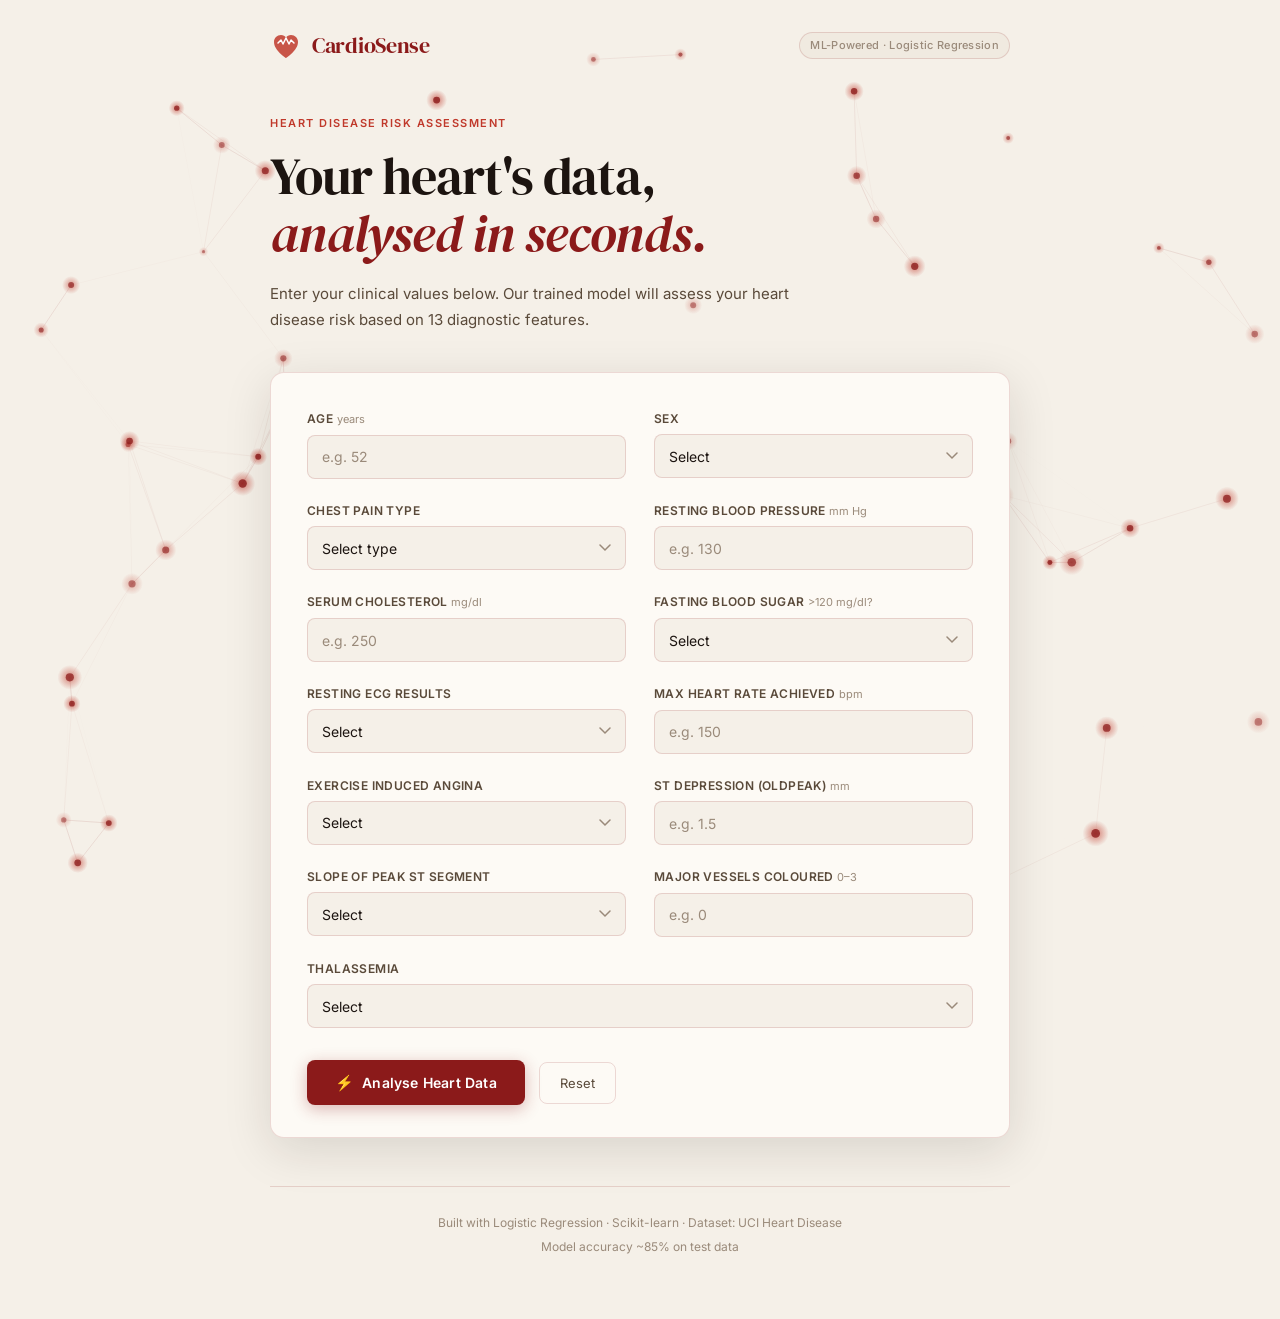
==== index.html @ 74e222ee "Add files via upload" ====
<!DOCTYPE html>
<html lang="en">
<head>
  <meta charset="UTF-8" />
  <meta name="viewport" content="width=device-width, initial-scale=1.0" />
  <title>CardioSense — Heart Disease Predictor</title>
  <link rel="stylesheet" href="style.css" />
  <link href="https://fonts.googleapis.com/css2?family=Inter:wght@300;400;500;600&family=DM+Serif+Display:ital@0;1&display=swap" rel="stylesheet" />
</head>
<body>

  <!-- Neural canvas background -->
  <canvas id="neuralCanvas"></canvas>

  <div class="page-wrapper">

    <!-- Header -->
    <header class="site-header">
      <div class="logo">
        <svg width="32" height="32" viewBox="0 0 32 32" fill="none" xmlns="http://www.w3.org/2000/svg">
          <path d="M16 28C16 28 4 20.5 4 12C4 8.13 7.13 5 11 5C13.14 5 15.04 6.03 16 7.67C16.96 6.03 18.86 5 21 5C24.87 5 28 8.13 28 12C28 20.5 16 28 16 28Z" fill="#C0392B" opacity="0.85"/>
          <path d="M8 13 L11 10 L13 14 L16 8 L19 14 L21 10 L24 13" stroke="#fff" stroke-width="1.5" stroke-linecap="round" stroke-linejoin="round" fill="none"/>
        </svg>
        CardioSense
      </div>
      <span class="header-tag">ML-Powered · Logistic Regression</span>
    </header>

    <!-- Hero -->
    <section class="hero">
      <p class="eyebrow">Heart Disease Risk Assessment</p>
      <h1 class="hero-title">Your heart's data,<br /><em>analysed in seconds.</em></h1>
      <p class="hero-sub">Enter your clinical values below. Our trained model will assess your heart disease risk based on 13 diagnostic features.</p>
    </section>

    <!-- Form Card -->
    <main class="form-card">
      <div class="form-grid">

        <div class="field-group">
          <label for="age">Age <span class="unit">years</span></label>
          <input type="number" id="age" min="1" max="120" placeholder="e.g. 52" />
        </div>

        <div class="field-group">
          <label for="sex">Sex</label>
          <select id="sex">
            <option value="" disabled selected>Select</option>
            <option value="1">Male</option>
            <option value="0">Female</option>
          </select>
        </div>

        <div class="field-group">
          <label for="cp">Chest Pain Type</label>
          <select id="cp">
            <option value="" disabled selected>Select type</option>
            <option value="0">Typical Angina (0)</option>
            <option value="1">Atypical Angina (1)</option>
            <option value="2">Non-Anginal Pain (2)</option>
            <option value="3">Asymptomatic (3)</option>
          </select>
        </div>

        <div class="field-group">
          <label for="trestbps">Resting Blood Pressure <span class="unit">mm Hg</span></label>
          <input type="number" id="trestbps" min="50" max="250" placeholder="e.g. 130" />
        </div>

        <div class="field-group">
          <label for="chol">Serum Cholesterol <span class="unit">mg/dl</span></label>
          <input type="number" id="chol" min="100" max="600" placeholder="e.g. 250" />
        </div>

        <div class="field-group">
          <label for="fbs">Fasting Blood Sugar <span class="unit">&gt;120 mg/dl?</span></label>
          <select id="fbs">
            <option value="" disabled selected>Select</option>
            <option value="1">Yes (1)</option>
            <option value="0">No (0)</option>
          </select>
        </div>

        <div class="field-group">
          <label for="restecg">Resting ECG Results</label>
          <select id="restecg">
            <option value="" disabled selected>Select</option>
            <option value="0">Normal (0)</option>
            <option value="1">ST-T Wave Abnormality (1)</option>
            <option value="2">Left Ventricular Hypertrophy (2)</option>
          </select>
        </div>

        <div class="field-group">
          <label for="thalach">Max Heart Rate Achieved <span class="unit">bpm</span></label>
          <input type="number" id="thalach" min="60" max="220" placeholder="e.g. 150" />
        </div>

        <div class="field-group">
          <label for="exang">Exercise Induced Angina</label>
          <select id="exang">
            <option value="" disabled selected>Select</option>
            <option value="1">Yes (1)</option>
            <option value="0">No (0)</option>
          </select>
        </div>

        <div class="field-group">
          <label for="oldpeak">ST Depression (Oldpeak) <span class="unit">mm</span></label>
          <input type="number" id="oldpeak" step="0.1" min="0" max="10" placeholder="e.g. 1.5" />
        </div>

        <div class="field-group">
          <label for="slope">Slope of Peak ST Segment</label>
          <select id="slope">
            <option value="" disabled selected>Select</option>
            <option value="0">Upsloping (0)</option>
            <option value="1">Flat (1)</option>
            <option value="2">Downsloping (2)</option>
          </select>
        </div>

        <div class="field-group">
          <label for="ca">Major Vessels Coloured <span class="unit">0–3</span></label>
          <input type="number" id="ca" min="0" max="3" placeholder="e.g. 0" />
        </div>

        <div class="field-group full-span">
          <label for="thal">Thalassemia</label>
          <select id="thal">
            <option value="" disabled selected>Select</option>
            <option value="0">Normal (0)</option>
            <option value="1">Fixed Defect (1)</option>
            <option value="2">Reversible Defect (2)</option>
            <option value="3">Other (3)</option>
          </select>
        </div>

      </div>

      <div class="actions">
        <button class="btn-predict" id="predictBtn" onclick="predict()">
          <span class="btn-icon">⚡</span> Analyse Heart Data
        </button>
        <button class="btn-reset" onclick="resetForm()">Reset</button>
      </div>

      <!-- Result Panel -->
      <div class="result-panel" id="resultPanel">
        <div class="result-inner" id="resultInner">
          <div class="result-icon" id="resultIcon"></div>
          <div class="result-text">
            <h2 id="resultTitle"></h2>
            <p id="resultDesc"></p>
          </div>
        </div>
        <div class="result-disclaimer">
          ⚠ This tool is for educational purposes only. Always consult a qualified physician for medical advice.
        </div>
      </div>

    </main>

    <!-- Footer -->
    <footer class="site-footer">
      <p>Built with Logistic Regression · Scikit-learn · Dataset: UCI Heart Disease</p>
      <p>Model accuracy ~85% on test data</p>
    </footer>

  </div>

  <script src="script.js"></script>
</body>
</html>
---- style.css ----
/* =============================================
   CardioSense — Heart Disease Predictor
   Palette: warm beige base, deep burgundy accent,
   slate text, soft rose for disease alert
   ============================================= */

:root {
  --bg:           #F5F0E8;
  --bg-card:      #FDFAF5;
  --bg-card-alt:  #F0EAE0;
  --accent:       #8B1A1A;
  --accent-light: #C0392B;
  --accent-glow:  rgba(139, 26, 26, 0.15);
  --node-color:   rgba(139, 26, 26, 0.35);
  --edge-color:   rgba(139, 26, 26, 0.12);
  --text-primary: #1C1410;
  --text-mid:     #5A4A3A;
  --text-light:   #9A8A7A;
  --border:       rgba(139, 26, 26, 0.15);
  --healthy:      #1A5C2A;
  --healthy-bg:   #E8F5EC;
  --risk:         #8B1A1A;
  --risk-bg:      #FBE8E8;
  --radius:       14px;
  --radius-sm:    8px;
  --shadow:       0 4px 24px rgba(28, 20, 16, 0.08);
  --shadow-lg:    0 12px 48px rgba(28, 20, 16, 0.13);
}

*, *::before, *::after { box-sizing: border-box; margin: 0; padding: 0; }

html { scroll-behavior: smooth; }

body {
  background-color: var(--bg);
  color: var(--text-primary);
  font-family: 'Inter', system-ui, sans-serif;
  font-size: 15px;
  line-height: 1.6;
  min-height: 100vh;
  overflow-x: hidden;
}

/* ── Neural Canvas ──────────────────────────── */
#neuralCanvas {
  position: fixed;
  inset: 0;
  width: 100%;
  height: 100%;
  z-index: 0;
  pointer-events: none;
}

/* ── Layout ─────────────────────────────────── */
.page-wrapper {
  position: relative;
  z-index: 1;
  max-width: 780px;
  margin: 0 auto;
  padding: 0 20px 60px;
}

/* ── Header ─────────────────────────────────── */
.site-header {
  display: flex;
  align-items: center;
  justify-content: space-between;
  padding: 28px 0 0;
}

.logo {
  display: flex;
  align-items: center;
  gap: 10px;
  font-family: 'DM Serif Display', Georgia, serif;
  font-size: 22px;
  color: var(--accent);
  letter-spacing: -0.3px;
}

.header-tag {
  font-size: 11px;
  font-weight: 500;
  color: var(--text-light);
  background: var(--bg-card-alt);
  border: 1px solid var(--border);
  padding: 4px 10px;
  border-radius: 20px;
  letter-spacing: 0.3px;
}

/* ── Hero ────────────────────────────────────── */
.hero {
  padding: 52px 0 40px;
  text-align: left;
}

.eyebrow {
  font-size: 11px;
  font-weight: 600;
  letter-spacing: 1.5px;
  text-transform: uppercase;
  color: var(--accent-light);
  margin-bottom: 14px;
}

.hero-title {
  font-family: 'DM Serif Display', Georgia, serif;
  font-size: clamp(34px, 6vw, 52px);
  font-weight: 400;
  line-height: 1.12;
  color: var(--text-primary);
  letter-spacing: -1px;
  margin-bottom: 18px;
}

.hero-title em {
  font-style: italic;
  color: var(--accent);
}

.hero-sub {
  font-size: 15px;
  color: var(--text-mid);
  max-width: 520px;
  line-height: 1.7;
}

/* ── Form Card ───────────────────────────────── */
.form-card {
  background: var(--bg-card);
  border: 1px solid var(--border);
  border-radius: var(--radius);
  padding: 36px 36px 32px;
  box-shadow: var(--shadow-lg);
  backdrop-filter: blur(4px);
}

/* ── Form Grid ───────────────────────────────── */
.form-grid {
  display: grid;
  grid-template-columns: 1fr 1fr;
  gap: 22px 28px;
  margin-bottom: 32px;
}

.full-span { grid-column: 1 / -1; }

/* ── Field Group ─────────────────────────────── */
.field-group {
  display: flex;
  flex-direction: column;
  gap: 6px;
}

.field-group label {
  font-size: 12px;
  font-weight: 600;
  color: var(--text-mid);
  letter-spacing: 0.4px;
  text-transform: uppercase;
}

.unit {
  font-weight: 400;
  color: var(--text-light);
  text-transform: none;
  letter-spacing: 0;
  font-size: 11px;
}

.field-group input,
.field-group select {
  width: 100%;
  height: 44px;
  padding: 0 14px;
  border: 1.5px solid var(--border);
  border-radius: var(--radius-sm);
  background: var(--bg);
  color: var(--text-primary);
  font-family: 'Inter', sans-serif;
  font-size: 14px;
  outline: none;
  transition: border-color 0.2s, box-shadow 0.2s, background 0.2s;
  -webkit-appearance: none;
  appearance: none;
}

.field-group select {
  background-image: url("data:image/svg+xml,%3Csvg xmlns='http://www.w3.org/2000/svg' width='12' height='8' viewBox='0 0 12 8'%3E%3Cpath d='M1 1l5 5 5-5' stroke='%239A8A7A' stroke-width='1.5' fill='none' stroke-linecap='round'/%3E%3C/svg%3E");
  background-repeat: no-repeat;
  background-position: right 14px center;
  padding-right: 36px;
}

.field-group input:focus,
.field-group select:focus {
  border-color: var(--accent-light);
  background: #fff;
  box-shadow: 0 0 0 3px var(--accent-glow);
}

.field-group input::placeholder {
  color: var(--text-light);
}

/* ── Actions ─────────────────────────────────── */
.actions {
  display: flex;
  align-items: center;
  gap: 14px;
  flex-wrap: wrap;
}

.btn-predict {
  display: flex;
  align-items: center;
  gap: 8px;
  background: var(--accent);
  color: #fff;
  border: none;
  border-radius: var(--radius-sm);
  padding: 13px 28px;
  font-family: 'Inter', sans-serif;
  font-size: 14px;
  font-weight: 600;
  letter-spacing: 0.2px;
  cursor: pointer;
  transition: background 0.2s, transform 0.15s, box-shadow 0.2s;
  box-shadow: 0 4px 16px rgba(139, 26, 26, 0.3);
}

.btn-predict:hover {
  background: var(--accent-light);
  transform: translateY(-1px);
  box-shadow: 0 6px 20px rgba(192, 57, 43, 0.38);
}

.btn-predict:active { transform: translateY(0); }

.btn-predict.loading {
  pointer-events: none;
  opacity: 0.75;
}

.btn-icon { font-size: 15px; }

.btn-reset {
  background: transparent;
  border: 1.5px solid var(--border);
  border-radius: var(--radius-sm);
  padding: 12px 20px;
  font-family: 'Inter', sans-serif;
  font-size: 13px;
  color: var(--text-mid);
  cursor: pointer;
  transition: border-color 0.2s, color 0.2s;
}

.btn-reset:hover {
  border-color: var(--accent-light);
  color: var(--accent);
}

/* ── Result Panel ────────────────────────────── */
.result-panel {
  margin-top: 32px;
  border-radius: var(--radius-sm);
  overflow: hidden;
  display: none;
  animation: slideIn 0.4s cubic-bezier(0.22, 1, 0.36, 1);
}

.result-panel.visible { display: block; }

@keyframes slideIn {
  from { opacity: 0; transform: translateY(12px); }
  to   { opacity: 1; transform: translateY(0); }
}

.result-inner {
  display: flex;
  align-items: center;
  gap: 20px;
  padding: 24px 28px;
}

.result-inner.healthy {
  background: var(--healthy-bg);
  border: 1.5px solid rgba(26, 92, 42, 0.25);
  border-radius: var(--radius-sm) var(--radius-sm) 0 0;
}

.result-inner.at-risk {
  background: var(--risk-bg);
  border: 1.5px solid rgba(139, 26, 26, 0.25);
  border-radius: var(--radius-sm) var(--radius-sm) 0 0;
}

.result-icon {
  font-size: 40px;
  flex-shrink: 0;
  line-height: 1;
}

.result-text h2 {
  font-family: 'DM Serif Display', Georgia, serif;
  font-size: 22px;
  font-weight: 400;
  margin-bottom: 4px;
}

.result-inner.healthy .result-text h2 { color: var(--healthy); }
.result-inner.at-risk  .result-text h2 { color: var(--risk); }

.result-text p {
  font-size: 13.5px;
  color: var(--text-mid);
  line-height: 1.55;
}

.result-disclaimer {
  background: var(--bg-card-alt);
  border: 1px solid var(--border);
  border-top: none;
  border-radius: 0 0 var(--radius-sm) var(--radius-sm);
  padding: 12px 28px;
  font-size: 11.5px;
  color: var(--text-light);
}

/* ── Footer ──────────────────────────────────── */
.site-footer {
  margin-top: 48px;
  padding-top: 24px;
  border-top: 1px solid var(--border);
  text-align: center;
  font-size: 12px;
  color: var(--text-light);
  line-height: 2;
}

/* ── Validation highlight ────────────────────── */
.field-group input.invalid,
.field-group select.invalid {
  border-color: #C0392B;
  background: #fff8f8;
}

/* ── Spinner ─────────────────────────────────── */
@keyframes spin {
  to { transform: rotate(360deg); }
}
.spinner {
  display: inline-block;
  width: 14px;
  height: 14px;
  border: 2px solid rgba(255,255,255,0.4);
  border-top-color: #fff;
  border-radius: 50%;
  animation: spin 0.7s linear infinite;
}

/* ── Responsive ──────────────────────────────── */
@media (max-width: 600px) {
  .form-card { padding: 24px 18px 24px; }
  .form-grid {
    grid-template-columns: 1fr;
    gap: 18px;
  }
  .full-span { grid-column: 1; }
  .hero { padding: 36px 0 28px; }
  .site-header { flex-wrap: wrap; gap: 10px; }
}

/* ── Reduced motion ──────────────────────────── */
@media (prefers-reduced-motion: reduce) {
  *, *::before, *::after { animation-duration: 0.01ms !important; transition-duration: 0.01ms !important; }
}
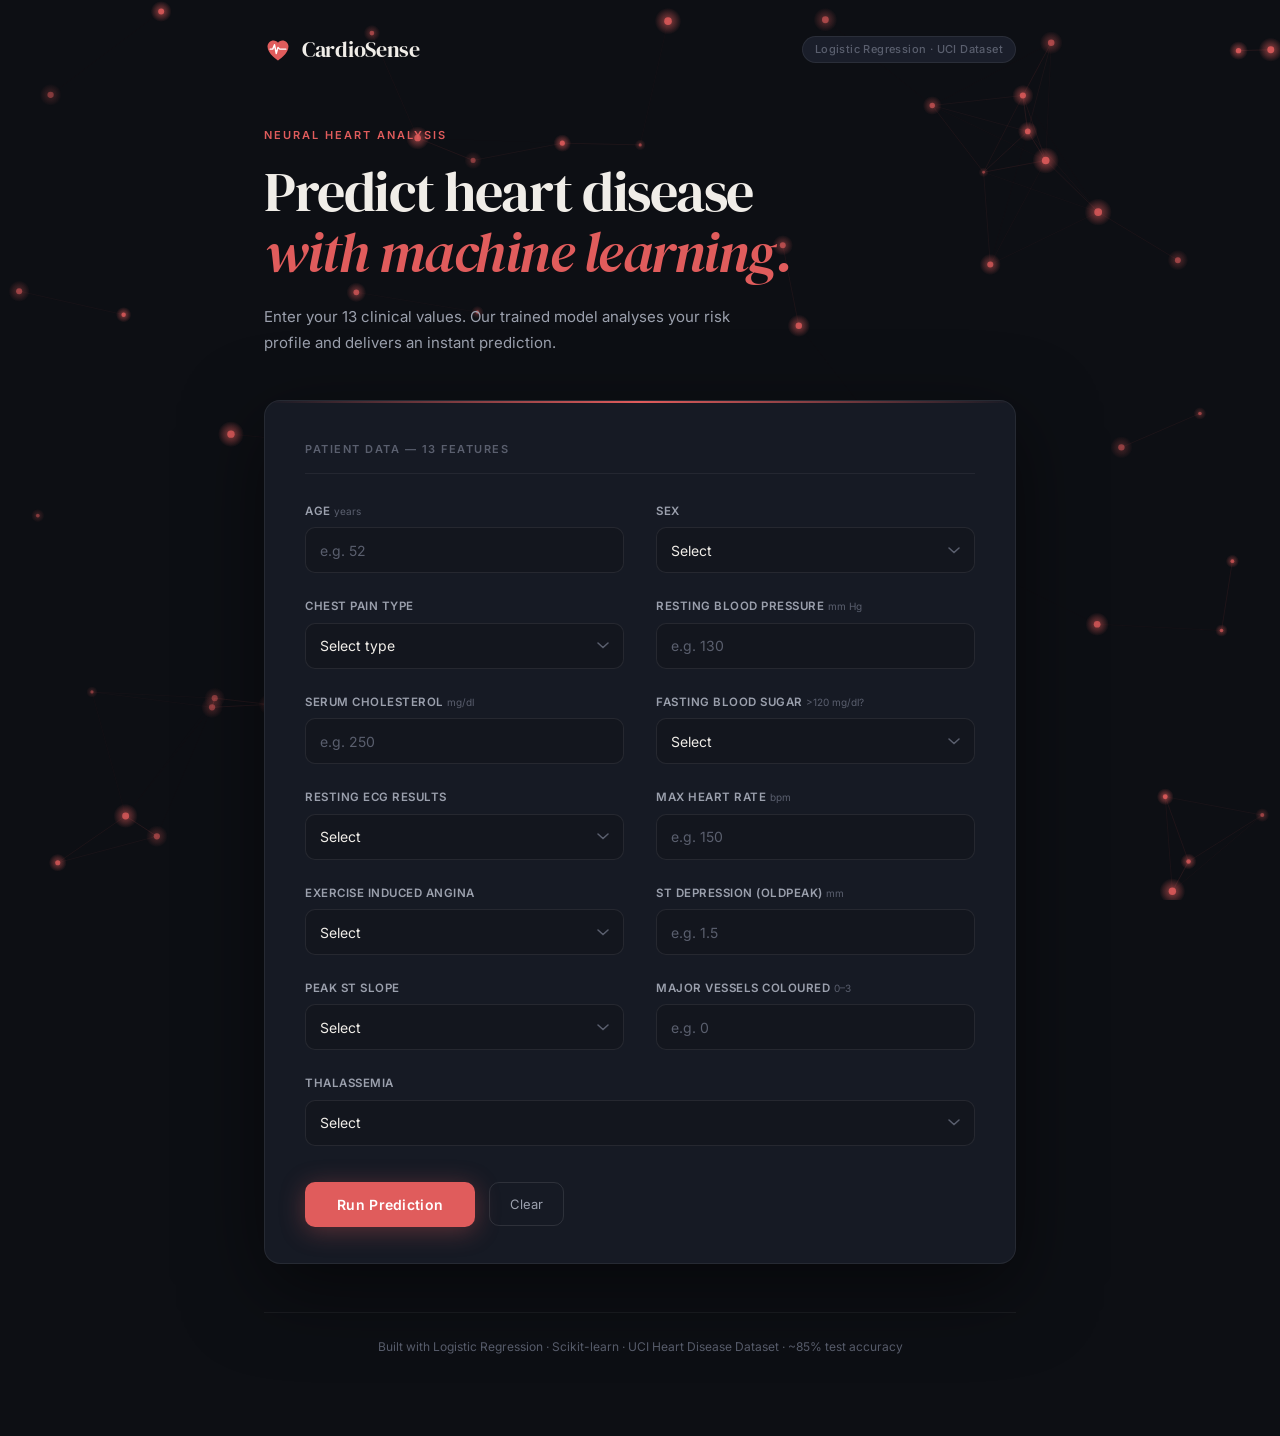
==== commit 6dc69c6a: "index.html" ====
--- a/index.html
+++ b/index.html
@@ -5,36 +5,75 @@
   <meta name="viewport" content="width=device-width, initial-scale=1.0" />
   <title>CardioSense — Heart Disease Predictor</title>
   <link rel="stylesheet" href="style.css" />
-  <link href="https://fonts.googleapis.com/css2?family=Inter:wght@300;400;500;600&family=DM+Serif+Display:ital@0;1&display=swap" rel="stylesheet" />
+  <link href="https://fonts.googleapis.com/css2?family=Inter:wght@300;400;500;600;700&family=DM+Serif+Display:ital@0;1&display=swap" rel="stylesheet" />
 </head>
 <body>
 
-  <!-- Neural canvas background -->
   <canvas id="neuralCanvas"></canvas>
 
+  <!-- Overlay result screen -->
+  <div class="result-overlay" id="resultOverlay">
+    <div class="result-modal" id="resultModal">
+      <div class="result-bg-anim" id="resultBgAnim"></div>
+      <button class="modal-close" onclick="closeResult()" aria-label="Close">✕</button>
+
+      <div class="result-content">
+        <div class="result-icon-wrap" id="resultIconWrap">
+          <div class="icon-ring ring1"></div>
+          <div class="icon-ring ring2"></div>
+          <div class="icon-ring ring3"></div>
+          <div class="heart-icon" id="heartIcon">
+            <svg viewBox="0 0 64 64" fill="none" xmlns="http://www.w3.org/2000/svg">
+              <path id="heartPath" d="M32 56S6 40 6 22C6 14 12 8 20 8C25.2 8 29.8 10.8 32 15C34.2 10.8 38.8 8 44 8C52 8 58 14 58 22C58 40 32 56 32 56Z"/>
+              <polyline id="ecgLine" points="10,32 16,32 20,20 24,44 28,28 32,32 36,32" stroke="white" stroke-width="2.5" stroke-linecap="round" stroke-linejoin="round" fill="none"/>
+            </svg>
+          </div>
+        </div>
+
+        <div class="result-label" id="resultLabel">ANALYSIS COMPLETE</div>
+        <h1 class="result-title" id="resultTitle"></h1>
+        <p class="result-desc" id="resultDesc"></p>
+
+        <div class="prob-bar-wrap">
+          <div class="prob-bar-track">
+            <div class="prob-bar-fill" id="probBarFill"></div>
+          </div>
+          <div class="prob-bar-labels">
+            <span>Healthy</span>
+            <span id="probText"></span>
+            <span>At Risk</span>
+          </div>
+        </div>
+
+        <div class="result-features" id="resultFeatures"></div>
+
+        <p class="result-disclaimer">⚠ Educational tool only — not a substitute for professional medical advice.</p>
+
+        <button class="btn-reanalyse" onclick="closeResult()">← Re-analyse</button>
+      </div>
+    </div>
+  </div>
+
   <div class="page-wrapper">
-
-    <!-- Header -->
     <header class="site-header">
       <div class="logo">
-        <svg width="32" height="32" viewBox="0 0 32 32" fill="none" xmlns="http://www.w3.org/2000/svg">
-          <path d="M16 28C16 28 4 20.5 4 12C4 8.13 7.13 5 11 5C13.14 5 15.04 6.03 16 7.67C16.96 6.03 18.86 5 21 5C24.87 5 28 8.13 28 12C28 20.5 16 28 16 28Z" fill="#C0392B" opacity="0.85"/>
-          <path d="M8 13 L11 10 L13 14 L16 8 L19 14 L21 10 L24 13" stroke="#fff" stroke-width="1.5" stroke-linecap="round" stroke-linejoin="round" fill="none"/>
+        <svg width="28" height="28" viewBox="0 0 32 32" fill="none">
+          <path d="M16 28C16 28 4 20.5 4 12C4 8.13 7.13 5 11 5C13.14 5 15.04 6.03 16 7.67C16.96 6.03 18.86 5 21 5C24.87 5 28 8.13 28 12C28 20.5 16 28 16 28Z" fill="#E05C5C"/>
+          <polyline points="7,15 10,15 12,10 14,20 16,13 18,15 25,15" stroke="white" stroke-width="1.6" stroke-linecap="round" stroke-linejoin="round" fill="none"/>
         </svg>
         CardioSense
       </div>
-      <span class="header-tag">ML-Powered · Logistic Regression</span>
+      <span class="header-tag">Logistic Regression · UCI Dataset</span>
     </header>
 
-    <!-- Hero -->
     <section class="hero">
-      <p class="eyebrow">Heart Disease Risk Assessment</p>
-      <h1 class="hero-title">Your heart's data,<br /><em>analysed in seconds.</em></h1>
-      <p class="hero-sub">Enter your clinical values below. Our trained model will assess your heart disease risk based on 13 diagnostic features.</p>
+      <p class="eyebrow">Neural Heart Analysis</p>
+      <h1 class="hero-title">Predict heart disease<br /><em>with machine learning.</em></h1>
+      <p class="hero-sub">Enter your 13 clinical values. Our trained model analyses your risk profile and delivers an instant prediction.</p>
     </section>
 
-    <!-- Form Card -->
     <main class="form-card">
+      <div class="form-section-label">Patient Data — 13 Features</div>
       <div class="form-grid">
 
         <div class="field-group">
@@ -76,8 +115,8 @@
           <label for="fbs">Fasting Blood Sugar <span class="unit">&gt;120 mg/dl?</span></label>
           <select id="fbs">
             <option value="" disabled selected>Select</option>
-            <option value="1">Yes (1)</option>
-            <option value="0">No (0)</option>
+            <option value="1">Yes</option>
+            <option value="0">No</option>
           </select>
         </div>
 
@@ -86,13 +125,13 @@
           <select id="restecg">
             <option value="" disabled selected>Select</option>
             <option value="0">Normal (0)</option>
-            <option value="1">ST-T Wave Abnormality (1)</option>
-            <option value="2">Left Ventricular Hypertrophy (2)</option>
+            <option value="1">ST-T Abnormality (1)</option>
+            <option value="2">LV Hypertrophy (2)</option>
           </select>
         </div>
 
         <div class="field-group">
-          <label for="thalach">Max Heart Rate Achieved <span class="unit">bpm</span></label>
+          <label for="thalach">Max Heart Rate <span class="unit">bpm</span></label>
           <input type="number" id="thalach" min="60" max="220" placeholder="e.g. 150" />
         </div>
 
@@ -100,8 +139,8 @@
           <label for="exang">Exercise Induced Angina</label>
           <select id="exang">
             <option value="" disabled selected>Select</option>
-            <option value="1">Yes (1)</option>
-            <option value="0">No (0)</option>
+            <option value="1">Yes</option>
+            <option value="0">No</option>
           </select>
         </div>
 
@@ -111,7 +150,7 @@
         </div>
 
         <div class="field-group">
-          <label for="slope">Slope of Peak ST Segment</label>
+          <label for="slope">Peak ST Slope</label>
           <select id="slope">
             <option value="" disabled selected>Select</option>
             <option value="0">Upsloping (0)</option>
@@ -140,33 +179,16 @@
 
       <div class="actions">
         <button class="btn-predict" id="predictBtn" onclick="predict()">
-          <span class="btn-icon">⚡</span> Analyse Heart Data
+          <span class="btn-pulse"></span>
+          <span class="btn-text">Run Prediction</span>
         </button>
-        <button class="btn-reset" onclick="resetForm()">Reset</button>
+        <button class="btn-reset" onclick="resetForm()">Clear</button>
       </div>
-
-      <!-- Result Panel -->
-      <div class="result-panel" id="resultPanel">
-        <div class="result-inner" id="resultInner">
-          <div class="result-icon" id="resultIcon"></div>
-          <div class="result-text">
-            <h2 id="resultTitle"></h2>
-            <p id="resultDesc"></p>
-          </div>
-        </div>
-        <div class="result-disclaimer">
-          ⚠ This tool is for educational purposes only. Always consult a qualified physician for medical advice.
-        </div>
-      </div>
-
     </main>
 
-    <!-- Footer -->
     <footer class="site-footer">
-      <p>Built with Logistic Regression · Scikit-learn · Dataset: UCI Heart Disease</p>
-      <p>Model accuracy ~85% on test data</p>
+      <p>Built with Logistic Regression · Scikit-learn · UCI Heart Disease Dataset · ~85% test accuracy</p>
     </footer>
-
   </div>
 
   <script src="script.js"></script>
--- a/style.css
+++ b/style.css
@@ -1,39 +1,28 @@
-/* =============================================
-   CardioSense — Heart Disease Predictor
-   Palette: warm beige base, deep burgundy accent,
-   slate text, soft rose for disease alert
-   ============================================= */
-
 :root {
-  --bg:           #F5F0E8;
-  --bg-card:      #FDFAF5;
-  --bg-card-alt:  #F0EAE0;
-  --accent:       #8B1A1A;
-  --accent-light: #C0392B;
-  --accent-glow:  rgba(139, 26, 26, 0.15);
-  --node-color:   rgba(139, 26, 26, 0.35);
-  --edge-color:   rgba(139, 26, 26, 0.12);
-  --text-primary: #1C1410;
-  --text-mid:     #5A4A3A;
-  --text-light:   #9A8A7A;
-  --border:       rgba(139, 26, 26, 0.15);
-  --healthy:      #1A5C2A;
-  --healthy-bg:   #E8F5EC;
-  --risk:         #8B1A1A;
-  --risk-bg:      #FBE8E8;
-  --radius:       14px;
-  --radius-sm:    8px;
-  --shadow:       0 4px 24px rgba(28, 20, 16, 0.08);
-  --shadow-lg:    0 12px 48px rgba(28, 20, 16, 0.13);
+  --bg:           #0D0F14;
+  --bg2:          #13161E;
+  --bg3:          #1A1E2A;
+  --card:         #161A24;
+  --card-border:  rgba(255,255,255,0.07);
+  --accent:       #E05C5C;
+  --accent2:      #C03838;
+  --accent-glow:  rgba(224,92,92,0.22);
+  --green:        #3DBA7E;
+  --green-glow:   rgba(61,186,126,0.22);
+  --text:         #F0EDE8;
+  --text2:        #9BA0AD;
+  --text3:        #5A5F6E;
+  --border:       rgba(255,255,255,0.06);
+  --radius:       16px;
+  --radius-sm:    10px;
 }
 
 *, *::before, *::after { box-sizing: border-box; margin: 0; padding: 0; }
-
 html { scroll-behavior: smooth; }
 
 body {
-  background-color: var(--bg);
-  color: var(--text-primary);
+  background: var(--bg);
+  color: var(--text);
   font-family: 'Inter', system-ui, sans-serif;
   font-size: 15px;
   line-height: 1.6;
@@ -41,7 +30,7 @@
   overflow-x: hidden;
 }
 
-/* ── Neural Canvas ──────────────────────────── */
+/* ── Canvas ─────────────────────────────────── */
 #neuralCanvas {
   position: fixed;
   inset: 0;
@@ -51,13 +40,13 @@
   pointer-events: none;
 }
 
-/* ── Layout ─────────────────────────────────── */
+/* ── Page ────────────────────────────────────── */
 .page-wrapper {
   position: relative;
   z-index: 1;
-  max-width: 780px;
+  max-width: 800px;
   margin: 0 auto;
-  padding: 0 20px 60px;
+  padding: 0 24px 80px;
 }
 
 /* ── Header ─────────────────────────────────── */
@@ -65,7 +54,7 @@
   display: flex;
   align-items: center;
   justify-content: space-between;
-  padding: 28px 0 0;
+  padding: 32px 0 0;
 }
 
 .logo {
@@ -74,260 +63,238 @@
   gap: 10px;
   font-family: 'DM Serif Display', Georgia, serif;
   font-size: 22px;
-  color: var(--accent);
+  color: var(--text);
   letter-spacing: -0.3px;
 }
 
 .header-tag {
   font-size: 11px;
   font-weight: 500;
-  color: var(--text-light);
-  background: var(--bg-card-alt);
-  border: 1px solid var(--border);
-  padding: 4px 10px;
+  color: var(--text3);
+  background: var(--bg3);
+  border: 1px solid var(--card-border);
+  padding: 4px 12px;
   border-radius: 20px;
-  letter-spacing: 0.3px;
+  letter-spacing: 0.4px;
 }
 
 /* ── Hero ────────────────────────────────────── */
-.hero {
-  padding: 52px 0 40px;
-  text-align: left;
-}
+.hero { padding: 60px 0 44px; }
 
 .eyebrow {
+  font-size: 11px;
+  font-weight: 600;
+  letter-spacing: 2px;
+  text-transform: uppercase;
+  color: var(--accent);
+  margin-bottom: 16px;
+}
+
+.hero-title {
+  font-family: 'DM Serif Display', Georgia, serif;
+  font-size: clamp(36px, 6vw, 56px);
+  font-weight: 400;
+  line-height: 1.1;
+  letter-spacing: -1.5px;
+  margin-bottom: 20px;
+  color: var(--text);
+}
+
+.hero-title em {
+  font-style: italic;
+  color: var(--accent);
+}
+
+.hero-sub {
+  font-size: 15px;
+  color: var(--text2);
+  max-width: 500px;
+  line-height: 1.75;
+}
+
+/* ── Form Card ───────────────────────────────── */
+.form-card {
+  background: var(--card);
+  border: 1px solid var(--card-border);
+  border-radius: var(--radius);
+  padding: 40px 40px 36px;
+  box-shadow: 0 24px 80px rgba(0,0,0,0.5);
+  position: relative;
+  overflow: hidden;
+}
+
+.form-card::before {
+  content: '';
+  position: absolute;
+  top: 0; left: 0; right: 0;
+  height: 2px;
+  background: linear-gradient(90deg, transparent, var(--accent), transparent);
+}
+
+.form-section-label {
   font-size: 11px;
   font-weight: 600;
   letter-spacing: 1.5px;
   text-transform: uppercase;
-  color: var(--accent-light);
-  margin-bottom: 14px;
-}
-
-.hero-title {
-  font-family: 'DM Serif Display', Georgia, serif;
-  font-size: clamp(34px, 6vw, 52px);
-  font-weight: 400;
-  line-height: 1.12;
-  color: var(--text-primary);
-  letter-spacing: -1px;
-  margin-bottom: 18px;
-}
-
-.hero-title em {
-  font-style: italic;
-  color: var(--accent);
-}
-
-.hero-sub {
-  font-size: 15px;
-  color: var(--text-mid);
-  max-width: 520px;
-  line-height: 1.7;
-}
-
-/* ── Form Card ───────────────────────────────── */
-.form-card {
-  background: var(--bg-card);
-  border: 1px solid var(--border);
-  border-radius: var(--radius);
-  padding: 36px 36px 32px;
-  box-shadow: var(--shadow-lg);
-  backdrop-filter: blur(4px);
+  color: var(--text3);
+  margin-bottom: 28px;
+  padding-bottom: 14px;
+  border-bottom: 1px solid var(--border);
 }
 
 /* ── Form Grid ───────────────────────────────── */
 .form-grid {
   display: grid;
   grid-template-columns: 1fr 1fr;
-  gap: 22px 28px;
-  margin-bottom: 32px;
+  gap: 24px 32px;
+  margin-bottom: 36px;
 }
 
 .full-span { grid-column: 1 / -1; }
 
-/* ── Field Group ─────────────────────────────── */
-.field-group {
-  display: flex;
-  flex-direction: column;
-  gap: 6px;
-}
+/* ── Fields ──────────────────────────────────── */
+.field-group { display: flex; flex-direction: column; gap: 7px; }
 
 .field-group label {
-  font-size: 12px;
+  font-size: 11.5px;
   font-weight: 600;
-  color: var(--text-mid);
-  letter-spacing: 0.4px;
+  color: var(--text2);
+  letter-spacing: 0.5px;
   text-transform: uppercase;
 }
 
 .unit {
   font-weight: 400;
-  color: var(--text-light);
+  color: var(--text3);
   text-transform: none;
   letter-spacing: 0;
-  font-size: 11px;
+  font-size: 10px;
 }
 
 .field-group input,
 .field-group select {
   width: 100%;
-  height: 44px;
+  height: 46px;
   padding: 0 14px;
-  border: 1.5px solid var(--border);
+  border: 1px solid rgba(255,255,255,0.08);
   border-radius: var(--radius-sm);
-  background: var(--bg);
-  color: var(--text-primary);
+  background: var(--bg2);
+  color: var(--text);
   font-family: 'Inter', sans-serif;
   font-size: 14px;
   outline: none;
-  transition: border-color 0.2s, box-shadow 0.2s, background 0.2s;
+  transition: border-color 0.2s, box-shadow 0.2s;
   -webkit-appearance: none;
   appearance: none;
 }
 
 .field-group select {
-  background-image: url("data:image/svg+xml,%3Csvg xmlns='http://www.w3.org/2000/svg' width='12' height='8' viewBox='0 0 12 8'%3E%3Cpath d='M1 1l5 5 5-5' stroke='%239A8A7A' stroke-width='1.5' fill='none' stroke-linecap='round'/%3E%3C/svg%3E");
+  background-image: url("data:image/svg+xml,%3Csvg xmlns='http://www.w3.org/2000/svg' width='12' height='7' viewBox='0 0 12 7'%3E%3Cpath d='M1 1l5 4.5L11 1' stroke='%235A5F6E' stroke-width='1.5' fill='none' stroke-linecap='round'/%3E%3C/svg%3E");
   background-repeat: no-repeat;
   background-position: right 14px center;
   padding-right: 36px;
+  cursor: pointer;
 }
 
 .field-group input:focus,
 .field-group select:focus {
-  border-color: var(--accent-light);
-  background: #fff;
+  border-color: var(--accent);
   box-shadow: 0 0 0 3px var(--accent-glow);
-}
-
-.field-group input::placeholder {
-  color: var(--text-light);
+  background: var(--bg3);
+}
+
+.field-group input::placeholder { color: var(--text3); }
+
+.field-group input.invalid,
+.field-group select.invalid {
+  border-color: var(--accent);
+  box-shadow: 0 0 0 3px var(--accent-glow);
+  animation: fieldShake 0.3s ease;
+}
+
+@keyframes fieldShake {
+  0%,100%{ transform: translateX(0); }
+  25%{ transform: translateX(-4px); }
+  75%{ transform: translateX(4px); }
 }
 
 /* ── Actions ─────────────────────────────────── */
-.actions {
+.actions { display: flex; align-items: center; gap: 14px; }
+
+.btn-predict {
+  position: relative;
   display: flex;
   align-items: center;
-  gap: 14px;
-  flex-wrap: wrap;
-}
-
-.btn-predict {
-  display: flex;
-  align-items: center;
-  gap: 8px;
+  gap: 10px;
   background: var(--accent);
   color: #fff;
   border: none;
   border-radius: var(--radius-sm);
-  padding: 13px 28px;
+  padding: 14px 32px;
   font-family: 'Inter', sans-serif;
   font-size: 14px;
   font-weight: 600;
-  letter-spacing: 0.2px;
+  letter-spacing: 0.3px;
   cursor: pointer;
+  overflow: hidden;
   transition: background 0.2s, transform 0.15s, box-shadow 0.2s;
-  box-shadow: 0 4px 16px rgba(139, 26, 26, 0.3);
+  box-shadow: 0 4px 24px rgba(224,92,92,0.35);
 }
 
 .btn-predict:hover {
-  background: var(--accent-light);
-  transform: translateY(-1px);
-  box-shadow: 0 6px 20px rgba(192, 57, 43, 0.38);
+  background: var(--accent2);
+  transform: translateY(-2px);
+  box-shadow: 0 8px 32px rgba(224,92,92,0.45);
 }
 
 .btn-predict:active { transform: translateY(0); }
 
-.btn-predict.loading {
+.btn-pulse {
+  position: absolute;
+  inset: 0;
+  background: rgba(255,255,255,0.12);
+  transform: scaleX(0);
+  transform-origin: left;
+  border-radius: inherit;
+  transition: transform 0.6s ease;
   pointer-events: none;
-  opacity: 0.75;
-}
-
-.btn-icon { font-size: 15px; }
+}
+
+.btn-predict.loading .btn-pulse {
+  transform: scaleX(1);
+  background: rgba(255,255,255,0.08);
+}
+
+.btn-predict.loading { pointer-events: none; }
 
 .btn-reset {
   background: transparent;
-  border: 1.5px solid var(--border);
+  border: 1px solid rgba(255,255,255,0.1);
   border-radius: var(--radius-sm);
-  padding: 12px 20px;
+  padding: 13px 20px;
   font-family: 'Inter', sans-serif;
   font-size: 13px;
-  color: var(--text-mid);
+  color: var(--text2);
   cursor: pointer;
   transition: border-color 0.2s, color 0.2s;
 }
 
 .btn-reset:hover {
-  border-color: var(--accent-light);
-  color: var(--accent);
-}
-
-/* ── Result Panel ────────────────────────────── */
-.result-panel {
-  margin-top: 32px;
-  border-radius: var(--radius-sm);
-  overflow: hidden;
-  display: none;
-  animation: slideIn 0.4s cubic-bezier(0.22, 1, 0.36, 1);
-}
-
-.result-panel.visible { display: block; }
-
-@keyframes slideIn {
-  from { opacity: 0; transform: translateY(12px); }
-  to   { opacity: 1; transform: translateY(0); }
-}
-
-.result-inner {
-  display: flex;
-  align-items: center;
-  gap: 20px;
-  padding: 24px 28px;
-}
-
-.result-inner.healthy {
-  background: var(--healthy-bg);
-  border: 1.5px solid rgba(26, 92, 42, 0.25);
-  border-radius: var(--radius-sm) var(--radius-sm) 0 0;
-}
-
-.result-inner.at-risk {
-  background: var(--risk-bg);
-  border: 1.5px solid rgba(139, 26, 26, 0.25);
-  border-radius: var(--radius-sm) var(--radius-sm) 0 0;
-}
-
-.result-icon {
-  font-size: 40px;
+  border-color: rgba(255,255,255,0.2);
+  color: var(--text);
+}
+
+/* ── Spinner ─────────────────────────────────── */
+.spinner {
+  display: inline-block;
+  width: 14px; height: 14px;
+  border: 2px solid rgba(255,255,255,0.3);
+  border-top-color: #fff;
+  border-radius: 50%;
+  animation: spin 0.7s linear infinite;
   flex-shrink: 0;
-  line-height: 1;
-}
-
-.result-text h2 {
-  font-family: 'DM Serif Display', Georgia, serif;
-  font-size: 22px;
-  font-weight: 400;
-  margin-bottom: 4px;
-}
-
-.result-inner.healthy .result-text h2 { color: var(--healthy); }
-.result-inner.at-risk  .result-text h2 { color: var(--risk); }
-
-.result-text p {
-  font-size: 13.5px;
-  color: var(--text-mid);
-  line-height: 1.55;
-}
-
-.result-disclaimer {
-  background: var(--bg-card-alt);
-  border: 1px solid var(--border);
-  border-top: none;
-  border-radius: 0 0 var(--radius-sm) var(--radius-sm);
-  padding: 12px 28px;
-  font-size: 11.5px;
-  color: var(--text-light);
-}
+}
+@keyframes spin { to { transform: rotate(360deg); } }
 
 /* ── Footer ──────────────────────────────────── */
 .site-footer {
@@ -336,44 +303,288 @@
   border-top: 1px solid var(--border);
   text-align: center;
   font-size: 12px;
-  color: var(--text-light);
-  line-height: 2;
-}
-
-/* ── Validation highlight ────────────────────── */
-.field-group input.invalid,
-.field-group select.invalid {
-  border-color: #C0392B;
-  background: #fff8f8;
-}
-
-/* ── Spinner ─────────────────────────────────── */
-@keyframes spin {
-  to { transform: rotate(360deg); }
-}
-.spinner {
-  display: inline-block;
-  width: 14px;
-  height: 14px;
-  border: 2px solid rgba(255,255,255,0.4);
-  border-top-color: #fff;
+  color: var(--text3);
+}
+
+/* ════════════════════════════════════════════
+   RESULT OVERLAY
+════════════════════════════════════════════ */
+.result-overlay {
+  position: fixed;
+  inset: 0;
+  z-index: 1000;
+  display: flex;
+  align-items: center;
+  justify-content: center;
+  padding: 20px;
+  background: rgba(0,0,0,0);
+  backdrop-filter: blur(0px);
+  pointer-events: none;
+  transition: background 0.4s ease, backdrop-filter 0.4s ease;
+}
+
+.result-overlay.open {
+  background: rgba(0,0,0,0.75);
+  backdrop-filter: blur(12px);
+  pointer-events: all;
+}
+
+.result-modal {
+  position: relative;
+  width: 100%;
+  max-width: 600px;
+  background: var(--card);
+  border-radius: 24px;
+  border: 1px solid var(--card-border);
+  overflow: hidden;
+  padding: 52px 48px 44px;
+  text-align: center;
+  transform: scale(0.88) translateY(20px);
+  opacity: 0;
+  transition: transform 0.45s cubic-bezier(0.22, 1, 0.36, 1),
+              opacity 0.4s ease;
+  box-shadow: 0 40px 120px rgba(0,0,0,0.7);
+}
+
+.result-overlay.open .result-modal {
+  transform: scale(1) translateY(0);
+  opacity: 1;
+}
+
+/* Background radial glow inside modal */
+.result-bg-anim {
+  position: absolute;
+  inset: 0;
+  opacity: 0;
+  border-radius: 24px;
+  transition: opacity 0.6s ease 0.2s;
+  pointer-events: none;
+}
+
+.result-bg-anim.risk {
+  background: radial-gradient(ellipse 70% 50% at 50% 0%, rgba(224,92,92,0.18) 0%, transparent 70%);
+  opacity: 1;
+}
+
+.result-bg-anim.healthy {
+  background: radial-gradient(ellipse 70% 50% at 50% 0%, rgba(61,186,126,0.18) 0%, transparent 70%);
+  opacity: 1;
+}
+
+/* ── Close button ────────────────────────────── */
+.modal-close {
+  position: absolute;
+  top: 18px; right: 20px;
+  background: rgba(255,255,255,0.07);
+  border: none;
   border-radius: 50%;
-  animation: spin 0.7s linear infinite;
-}
+  width: 34px; height: 34px;
+  color: var(--text2);
+  font-size: 14px;
+  cursor: pointer;
+  transition: background 0.2s, color 0.2s;
+  display: flex; align-items: center; justify-content: center;
+}
+.modal-close:hover { background: rgba(255,255,255,0.13); color: var(--text); }
+
+/* ── Heart icon ──────────────────────────────── */
+.result-icon-wrap {
+  position: relative;
+  width: 110px; height: 110px;
+  margin: 0 auto 28px;
+  display: flex; align-items: center; justify-content: center;
+}
+
+.icon-ring {
+  position: absolute;
+  border-radius: 50%;
+  border: 1.5px solid;
+  animation: ringPulse 2s ease-out infinite;
+}
+
+.ring1 { width: 110px; height: 110px; animation-delay: 0s; }
+.ring2 { width: 90px;  height: 90px;  animation-delay: 0.25s; }
+.ring3 { width: 70px;  height: 70px;  animation-delay: 0.5s; }
+
+@keyframes ringPulse {
+  0%   { opacity: 0.7; transform: scale(1); }
+  100% { opacity: 0;   transform: scale(1.35); }
+}
+
+.icon-ring.risk  { border-color: var(--accent); }
+.icon-ring.healthy { border-color: var(--green); }
+
+.heart-icon {
+  width: 56px; height: 56px;
+  position: relative; z-index: 1;
+  animation: heartBeat 1.6s ease-in-out infinite;
+}
+
+@keyframes heartBeat {
+  0%,100%{ transform: scale(1); }
+  14%    { transform: scale(1.18); }
+  28%    { transform: scale(1); }
+  42%    { transform: scale(1.12); }
+  56%    { transform: scale(1); }
+}
+
+#heartPath.risk    { fill: var(--accent); }
+#heartPath.healthy { fill: var(--green); }
+
+/* ── ECG line draw animation ─────────────────── */
+#ecgLine {
+  stroke-dasharray: 120;
+  stroke-dashoffset: 120;
+  transition: stroke-dashoffset 1.2s ease 0.5s;
+}
+
+.result-overlay.open #ecgLine { stroke-dashoffset: 0; }
+
+/* ── Result text ─────────────────────────────── */
+.result-label {
+  font-size: 10px;
+  font-weight: 700;
+  letter-spacing: 3px;
+  text-transform: uppercase;
+  color: var(--text3);
+  margin-bottom: 10px;
+  opacity: 0;
+  transform: translateY(8px);
+  transition: opacity 0.4s ease 0.3s, transform 0.4s ease 0.3s;
+}
+
+.result-title {
+  font-family: 'DM Serif Display', Georgia, serif;
+  font-size: clamp(26px, 5vw, 38px);
+  font-weight: 400;
+  line-height: 1.15;
+  margin-bottom: 14px;
+  opacity: 0;
+  transform: translateY(10px);
+  transition: opacity 0.4s ease 0.4s, transform 0.4s ease 0.4s;
+}
+
+.result-title.risk    { color: var(--accent); }
+.result-title.healthy { color: var(--green); }
+
+.result-desc {
+  font-size: 14.5px;
+  color: var(--text2);
+  line-height: 1.7;
+  max-width: 430px;
+  margin: 0 auto 28px;
+  opacity: 0;
+  transform: translateY(10px);
+  transition: opacity 0.4s ease 0.5s, transform 0.4s ease 0.5s;
+}
+
+.result-overlay.open .result-label,
+.result-overlay.open .result-title,
+.result-overlay.open .result-desc { opacity: 1; transform: translateY(0); }
+
+/* ── Probability bar ─────────────────────────── */
+.prob-bar-wrap {
+  margin: 0 auto 28px;
+  max-width: 400px;
+  opacity: 0;
+  transition: opacity 0.4s ease 0.6s;
+}
+
+.result-overlay.open .prob-bar-wrap { opacity: 1; }
+
+.prob-bar-track {
+  height: 8px;
+  background: rgba(255,255,255,0.07);
+  border-radius: 8px;
+  overflow: hidden;
+  margin-bottom: 8px;
+}
+
+.prob-bar-fill {
+  height: 100%;
+  border-radius: 8px;
+  width: 0%;
+  transition: width 1s cubic-bezier(0.22, 1, 0.36, 1) 0.7s;
+}
+
+.prob-bar-fill.risk    { background: linear-gradient(90deg, #c03838, #e05c5c); }
+.prob-bar-fill.healthy { background: linear-gradient(90deg, #25a066, #3dba7e); }
+
+.prob-bar-labels {
+  display: flex;
+  justify-content: space-between;
+  font-size: 11px;
+  color: var(--text3);
+}
+
+#probText { color: var(--text2); font-weight: 600; }
+
+/* ── Key features ────────────────────────────── */
+.result-features {
+  display: grid;
+  grid-template-columns: repeat(3, 1fr);
+  gap: 10px;
+  margin-bottom: 28px;
+  opacity: 0;
+  transition: opacity 0.4s ease 0.75s;
+}
+
+.result-overlay.open .result-features { opacity: 1; }
+
+.feat-chip {
+  background: var(--bg3);
+  border: 1px solid var(--border);
+  border-radius: 10px;
+  padding: 10px 12px;
+  text-align: left;
+}
+
+.feat-chip .feat-name {
+  font-size: 10px;
+  color: var(--text3);
+  text-transform: uppercase;
+  letter-spacing: 0.5px;
+  margin-bottom: 3px;
+}
+
+.feat-chip .feat-val {
+  font-size: 14px;
+  font-weight: 600;
+  color: var(--text);
+}
+
+/* ── Disclaimer & re-analyse ─────────────────── */
+.result-disclaimer {
+  font-size: 11.5px;
+  color: var(--text3);
+  margin-bottom: 22px;
+  line-height: 1.5;
+}
+
+.btn-reanalyse {
+  background: transparent;
+  border: 1px solid rgba(255,255,255,0.12);
+  border-radius: var(--radius-sm);
+  padding: 11px 24px;
+  color: var(--text2);
+  font-family: 'Inter', sans-serif;
+  font-size: 13px;
+  cursor: pointer;
+  transition: border-color 0.2s, color 0.2s;
+}
+
+.btn-reanalyse:hover { border-color: rgba(255,255,255,0.25); color: var(--text); }
 
 /* ── Responsive ──────────────────────────────── */
 @media (max-width: 600px) {
-  .form-card { padding: 24px 18px 24px; }
-  .form-grid {
-    grid-template-columns: 1fr;
-    gap: 18px;
-  }
+  .form-card { padding: 28px 20px 24px; }
+  .form-grid { grid-template-columns: 1fr; gap: 18px; }
   .full-span { grid-column: 1; }
-  .hero { padding: 36px 0 28px; }
-  .site-header { flex-wrap: wrap; gap: 10px; }
-}
-
-/* ── Reduced motion ──────────────────────────── */
+  .hero { padding: 40px 0 30px; }
+  .result-modal { padding: 40px 24px 32px; }
+  .result-features { grid-template-columns: 1fr 1fr; }
+}
+
 @media (prefers-reduced-motion: reduce) {
-  *, *::before, *::after { animation-duration: 0.01ms !important; transition-duration: 0.01ms !important; }
-}
+  *, *::before, *::after { animation: none !important; transition-duration: 0.01ms !important; }
+}
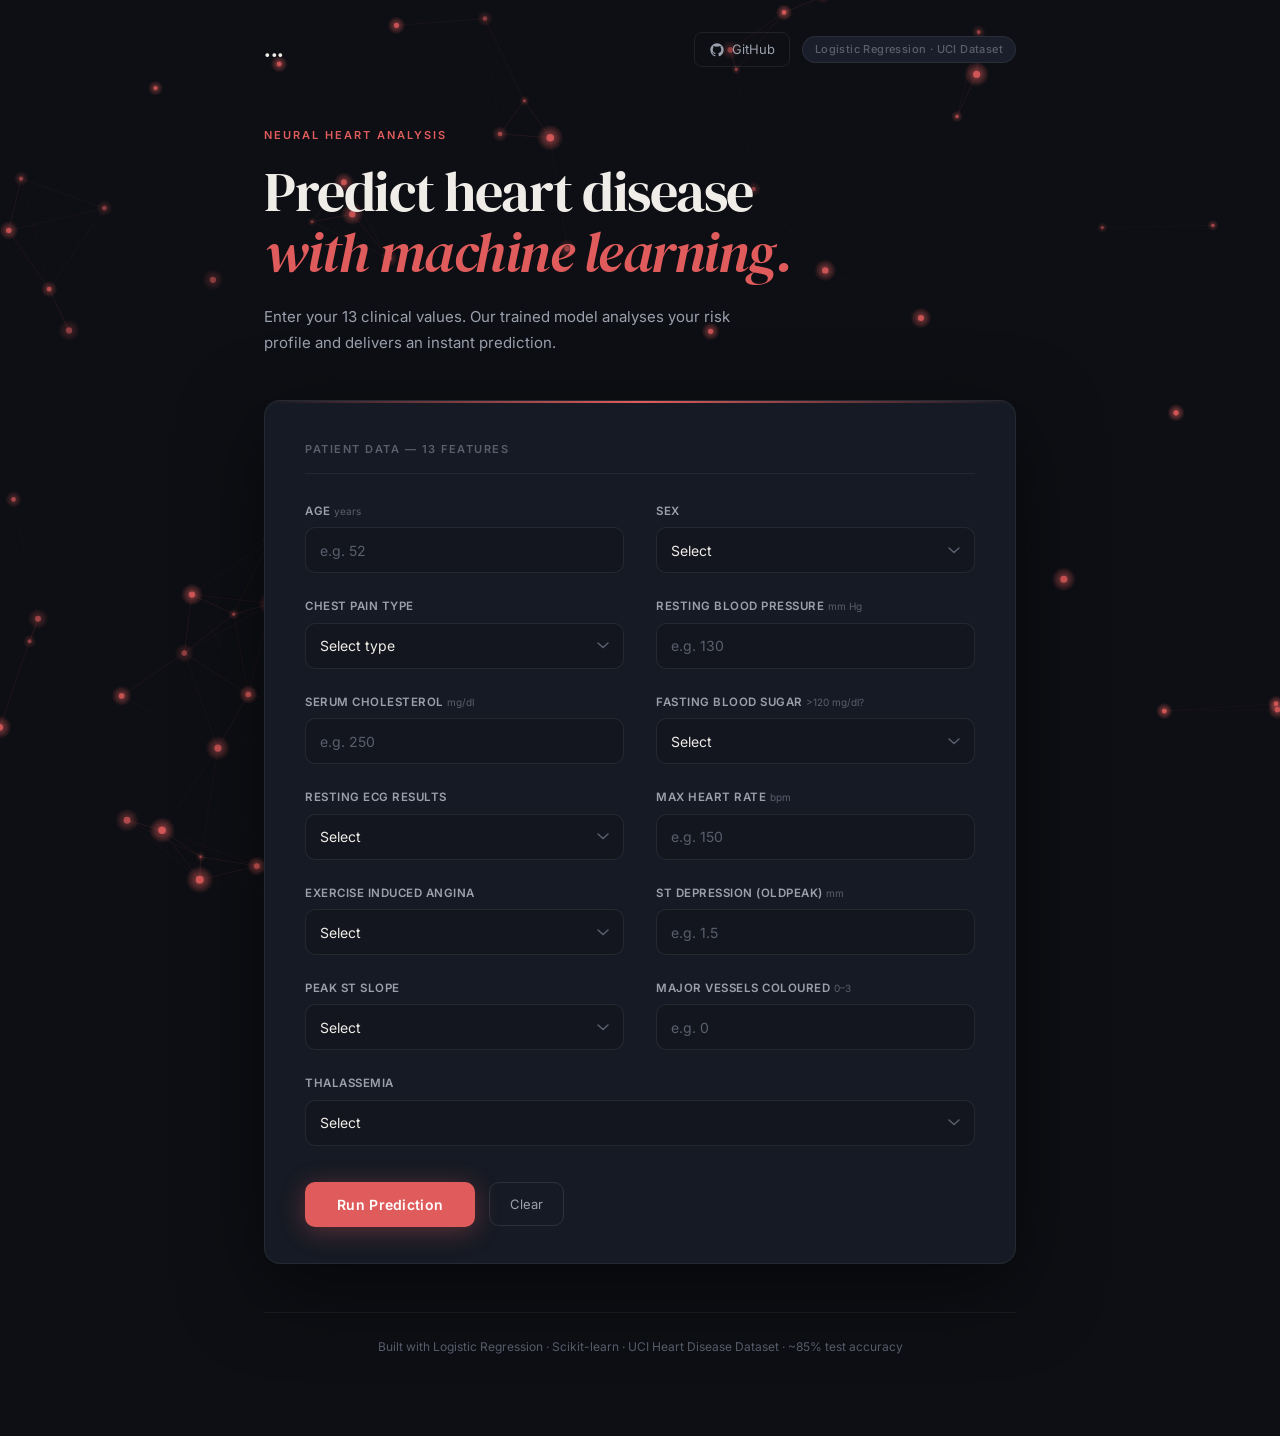
==== commit 852c5b5b: "index.html" ====
--- a/index.html
+++ b/index.html
@@ -55,16 +55,18 @@
   </div>
 
   <div class="page-wrapper">
-    <header class="site-header">
-      <div class="logo">
-        <svg width="28" height="28" viewBox="0 0 32 32" fill="none">
-          <path d="M16 28C16 28 4 20.5 4 12C4 8.13 7.13 5 11 5C13.14 5 15.04 6.03 16 7.67C16.96 6.03 18.86 5 21 5C24.87 5 28 8.13 28 12C28 20.5 16 28 16 28Z" fill="#E05C5C"/>
-          <polyline points="7,15 10,15 12,10 14,20 16,13 18,15 25,15" stroke="white" stroke-width="1.6" stroke-linecap="round" stroke-linejoin="round" fill="none"/>
-        </svg>
-        CardioSense
-      </div>
-      <span class="header-tag">Logistic Regression · UCI Dataset</span>
-    </header>
+   <header class="site-header">
+  <div class="logo">
+    ...
+  </div>
+  <div style="display:flex; align-items:center; gap:12px;">
+    <a href="https://theterminatorrr.github.io/Heart-Disease-Detection-/" target="_blank" style="display:flex; align-items:center; gap:7px; color:#9BA0AD; font-size:13px; text-decoration:none; border:1px solid rgba(255,255,255,0.08); border-radius:8px; padding:6px 14px; transition:color 0.2s, border-color 0.2s;" onmouseover="this.style.color='#F0EDE8'; this.style.borderColor='rgba(255,255,255,0.2)'" onmouseout="this.style.color='#9BA0AD'; this.style.borderColor='rgba(255,255,255,0.08)'">
+      <svg width="16" height="16" viewBox="0 0 24 24" fill="currentColor"><path d="M12 2C6.477 2 2 6.477 2 12c0 4.418 2.865 8.166 6.839 9.489.5.092.682-.217.682-.482 0-.237-.009-.868-.013-1.703-2.782.604-3.369-1.34-3.369-1.34-.454-1.156-1.11-1.463-1.11-1.463-.908-.62.069-.608.069-.608 1.003.07 1.531 1.03 1.531 1.03.892 1.529 2.341 1.087 2.91.832.092-.647.35-1.088.636-1.338-2.22-.253-4.555-1.11-4.555-4.943 0-1.091.39-1.984 1.029-2.683-.103-.253-.446-1.27.098-2.647 0 0 .84-.269 2.75 1.025A9.578 9.578 0 0112 6.836c.85.004 1.705.115 2.504.337 1.909-1.294 2.747-1.025 2.747-1.025.546 1.377.203 2.394.1 2.647.64.699 1.028 1.592 1.028 2.683 0 3.842-2.339 4.687-4.566 4.935.359.309.678.919.678 1.852 0 1.336-.012 2.415-.012 2.741 0 .267.18.578.688.48C19.138 20.163 22 16.418 22 12c0-5.523-4.477-10-10-10z"/></svg>
+      GitHub
+    </a>
+    <span class="header-tag">Logistic Regression · UCI Dataset</span>
+  </div>
+</header>
 
     <section class="hero">
       <p class="eyebrow">Neural Heart Analysis</p>
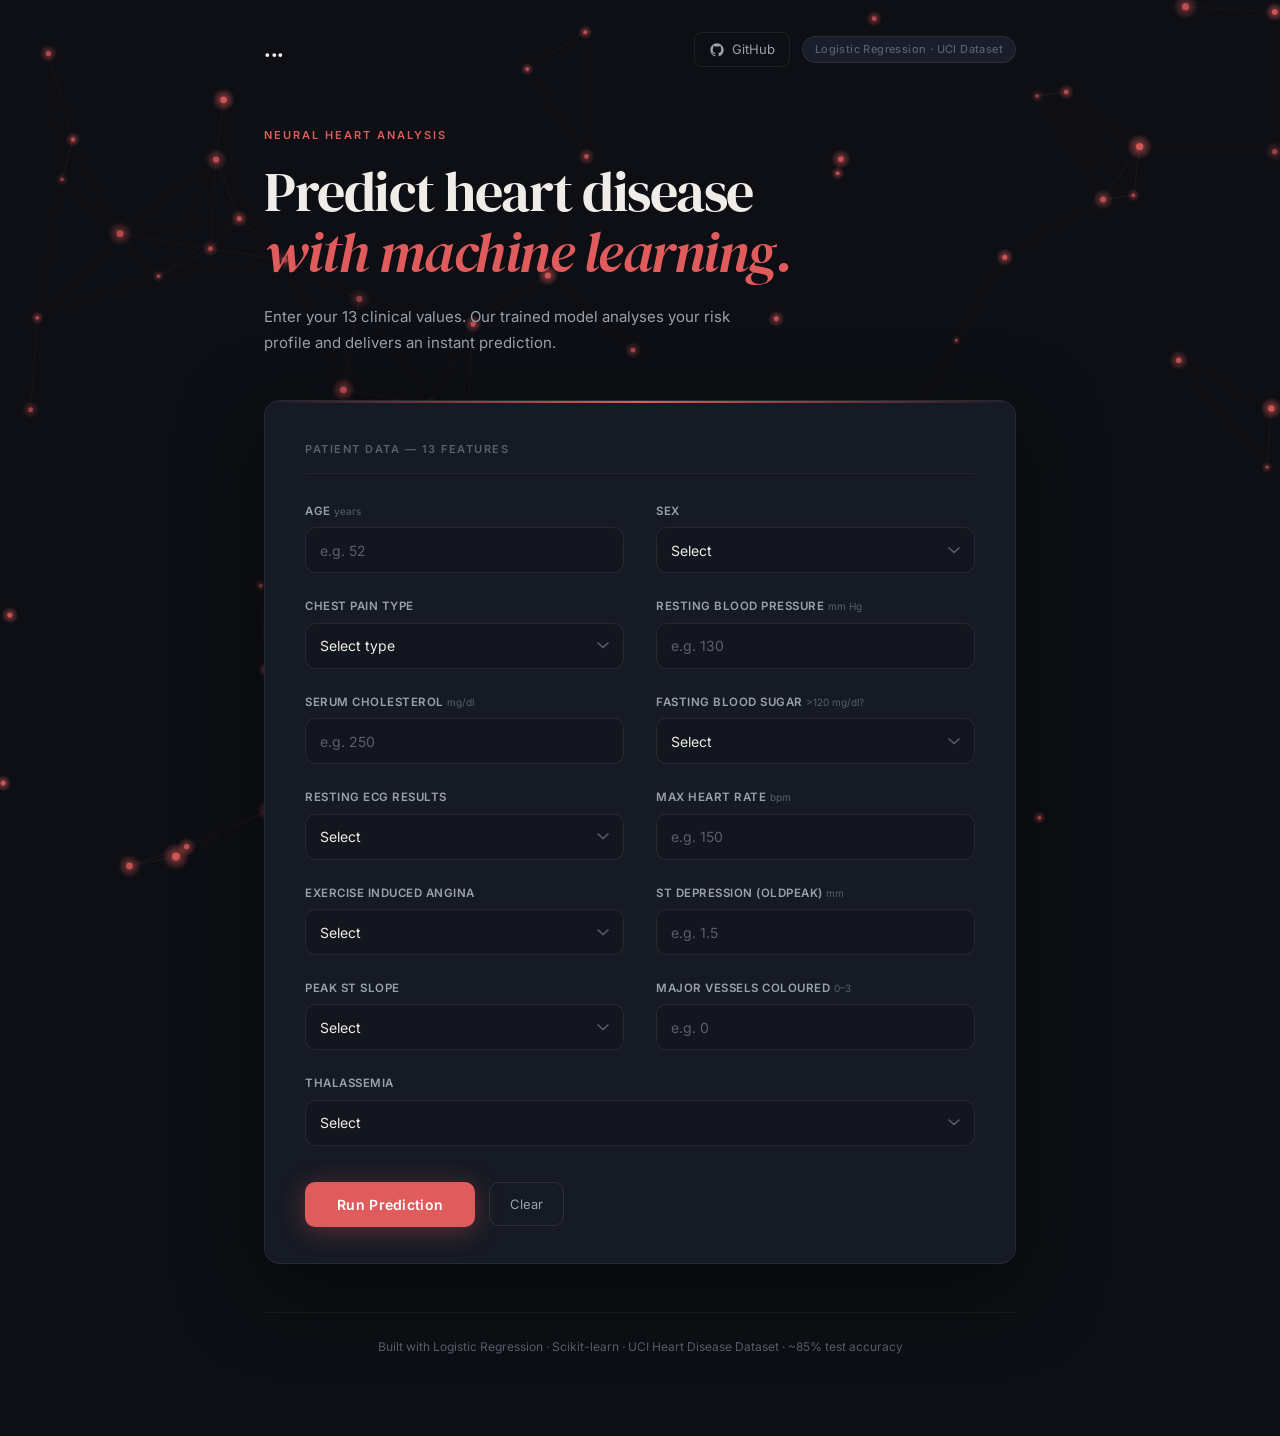
==== commit 76822d57: "index.html" ====
--- a/index.html
+++ b/index.html
@@ -60,7 +60,7 @@
     ...
   </div>
   <div style="display:flex; align-items:center; gap:12px;">
-    <a href="https://theterminatorrr.github.io/Heart-Disease-Detection-/" target="_blank" style="display:flex; align-items:center; gap:7px; color:#9BA0AD; font-size:13px; text-decoration:none; border:1px solid rgba(255,255,255,0.08); border-radius:8px; padding:6px 14px; transition:color 0.2s, border-color 0.2s;" onmouseover="this.style.color='#F0EDE8'; this.style.borderColor='rgba(255,255,255,0.2)'" onmouseout="this.style.color='#9BA0AD'; this.style.borderColor='rgba(255,255,255,0.08)'">
+    <a href="https://github.com/theTerminatorrr/Heart-Disease-Detection-" target="_blank" style="display:flex; align-items:center; gap:7px; color:#9BA0AD; font-size:13px; text-decoration:none; border:1px solid rgba(255,255,255,0.08); border-radius:8px; padding:6px 14px; transition:color 0.2s, border-color 0.2s;" onmouseover="this.style.color='#F0EDE8'; this.style.borderColor='rgba(255,255,255,0.2)'" onmouseout="this.style.color='#9BA0AD'; this.style.borderColor='rgba(255,255,255,0.08)'">
       <svg width="16" height="16" viewBox="0 0 24 24" fill="currentColor"><path d="M12 2C6.477 2 2 6.477 2 12c0 4.418 2.865 8.166 6.839 9.489.5.092.682-.217.682-.482 0-.237-.009-.868-.013-1.703-2.782.604-3.369-1.34-3.369-1.34-.454-1.156-1.11-1.463-1.11-1.463-.908-.62.069-.608.069-.608 1.003.07 1.531 1.03 1.531 1.03.892 1.529 2.341 1.087 2.91.832.092-.647.35-1.088.636-1.338-2.22-.253-4.555-1.11-4.555-4.943 0-1.091.39-1.984 1.029-2.683-.103-.253-.446-1.27.098-2.647 0 0 .84-.269 2.75 1.025A9.578 9.578 0 0112 6.836c.85.004 1.705.115 2.504.337 1.909-1.294 2.747-1.025 2.747-1.025.546 1.377.203 2.394.1 2.647.64.699 1.028 1.592 1.028 2.683 0 3.842-2.339 4.687-4.566 4.935.359.309.678.919.678 1.852 0 1.336-.012 2.415-.012 2.741 0 .267.18.578.688.48C19.138 20.163 22 16.418 22 12c0-5.523-4.477-10-10-10z"/></svg>
       GitHub
     </a>
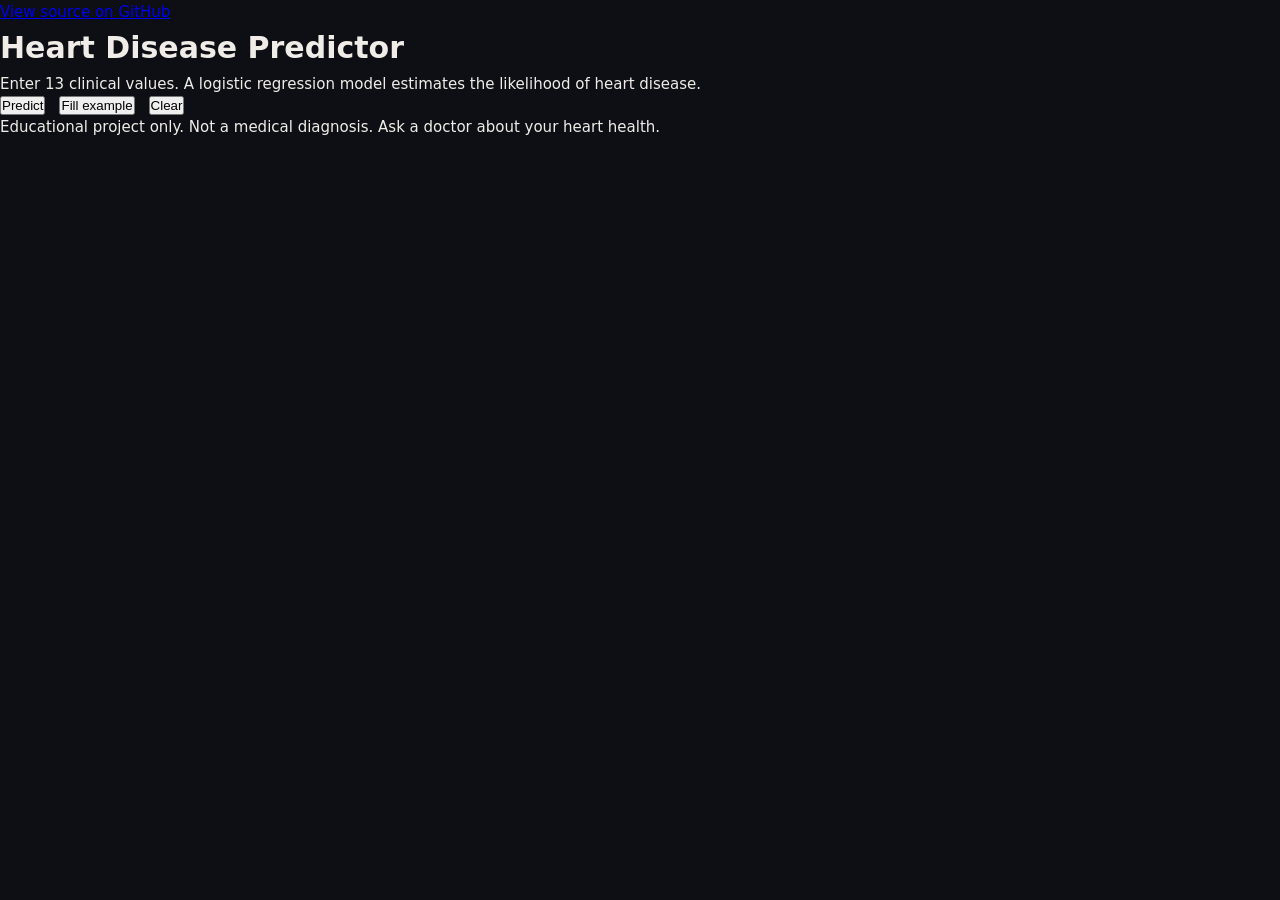
==== commit 690f2974: "edit" ====
--- a/index.html
+++ b/index.html
@@ -1,198 +1,49 @@
 <!DOCTYPE html>
 <html lang="en">
+
 <head>
-  <meta charset="UTF-8" />
-  <meta name="viewport" content="width=device-width, initial-scale=1.0" />
-  <title>CardioSense — Heart Disease Predictor</title>
-  <link rel="stylesheet" href="style.css" />
-  <link href="https://fonts.googleapis.com/css2?family=Inter:wght@300;400;500;600;700&family=DM+Serif+Display:ital@0;1&display=swap" rel="stylesheet" />
+  <meta charset="UTF-8">
+  <meta name="viewport" content="width=device-width, initial-scale=1">
+  <title>Heart Disease Predictor</title>
+  <link rel="preconnect" href="https://fonts.googleapis.com">
+  <link rel="preconnect" href="https://fonts.gstatic.com" crossorigin>
+  <link href="https://fonts.googleapis.com/css2?family=Manrope:wght@300;400;600;800&display=swap" rel="stylesheet">
+  <link rel="stylesheet" href="style.css">
 </head>
+
 <body>
 
-  <canvas id="neuralCanvas"></canvas>
+  <a class="gh" href="https://github.com/YOUR-USERNAME/YOUR-REPO" target="_blank" rel="noopener">View source on
+    GitHub</a>
 
-  <!-- Overlay result screen -->
-  <div class="result-overlay" id="resultOverlay">
-    <div class="result-modal" id="resultModal">
-      <div class="result-bg-anim" id="resultBgAnim"></div>
-      <button class="modal-close" onclick="closeResult()" aria-label="Close">✕</button>
+  <main>
+    <header>
+      <h1>Heart Disease Predictor</h1>
+      <p>Enter 13 clinical values. A logistic regression model estimates the likelihood of heart disease.</p>
+    </header>
 
-      <div class="result-content">
-        <div class="result-icon-wrap" id="resultIconWrap">
-          <div class="icon-ring ring1"></div>
-          <div class="icon-ring ring2"></div>
-          <div class="icon-ring ring3"></div>
-          <div class="heart-icon" id="heartIcon">
-            <svg viewBox="0 0 64 64" fill="none" xmlns="http://www.w3.org/2000/svg">
-              <path id="heartPath" d="M32 56S6 40 6 22C6 14 12 8 20 8C25.2 8 29.8 10.8 32 15C34.2 10.8 38.8 8 44 8C52 8 58 14 58 22C58 40 32 56 32 56Z"/>
-              <polyline id="ecgLine" points="10,32 16,32 20,20 24,44 28,28 32,32 36,32" stroke="white" stroke-width="2.5" stroke-linecap="round" stroke-linejoin="round" fill="none"/>
-            </svg>
-          </div>
-        </div>
+    <form id="form" class="glass" novalidate>
+      <div class="grid" id="fields"></div>
+      <div class="actions">
+        <button type="submit" class="btn primary">Predict</button>
+        <button type="button" id="example" class="btn">Fill example</button>
+        <button type="reset" class="btn">Clear</button>
+      </div>
+    </form>
 
-        <div class="result-label" id="resultLabel">ANALYSIS COMPLETE</div>
-        <h1 class="result-title" id="resultTitle"></h1>
-        <p class="result-desc" id="resultDesc"></p>
+    <div id="overlay" hidden>
+      <section id="result" class="glass" role="dialog" aria-modal="true" aria-labelledby="verdict">
+        <button type="button" id="close" class="close" aria-label="Close result">&times;</button>
+        <h2 id="verdict"></h2>
+        <div class="bar"><span id="barfill"></span></div>
+        <p id="prob"></p>
+      </section>
+    </div>
 
-        <div class="prob-bar-wrap">
-          <div class="prob-bar-track">
-            <div class="prob-bar-fill" id="probBarFill"></div>
-          </div>
-          <div class="prob-bar-labels">
-            <span>Healthy</span>
-            <span id="probText"></span>
-            <span>At Risk</span>
-          </div>
-        </div>
-
-        <div class="result-features" id="resultFeatures"></div>
-
-        <p class="result-disclaimer">⚠ Educational tool only — not a substitute for professional medical advice.</p>
-
-        <button class="btn-reanalyse" onclick="closeResult()">← Re-analyse</button>
-      </div>
-    </div>
-  </div>
-
-  <div class="page-wrapper">
-   <header class="site-header">
-  <div class="logo">
-    ...
-  </div>
-  <div style="display:flex; align-items:center; gap:12px;">
-    <a href="https://github.com/theTerminatorrr/Heart-Disease-Detection-" target="_blank" style="display:flex; align-items:center; gap:7px; color:#9BA0AD; font-size:13px; text-decoration:none; border:1px solid rgba(255,255,255,0.08); border-radius:8px; padding:6px 14px; transition:color 0.2s, border-color 0.2s;" onmouseover="this.style.color='#F0EDE8'; this.style.borderColor='rgba(255,255,255,0.2)'" onmouseout="this.style.color='#9BA0AD'; this.style.borderColor='rgba(255,255,255,0.08)'">
-      <svg width="16" height="16" viewBox="0 0 24 24" fill="currentColor"><path d="M12 2C6.477 2 2 6.477 2 12c0 4.418 2.865 8.166 6.839 9.489.5.092.682-.217.682-.482 0-.237-.009-.868-.013-1.703-2.782.604-3.369-1.34-3.369-1.34-.454-1.156-1.11-1.463-1.11-1.463-.908-.62.069-.608.069-.608 1.003.07 1.531 1.03 1.531 1.03.892 1.529 2.341 1.087 2.91.832.092-.647.35-1.088.636-1.338-2.22-.253-4.555-1.11-4.555-4.943 0-1.091.39-1.984 1.029-2.683-.103-.253-.446-1.27.098-2.647 0 0 .84-.269 2.75 1.025A9.578 9.578 0 0112 6.836c.85.004 1.705.115 2.504.337 1.909-1.294 2.747-1.025 2.747-1.025.546 1.377.203 2.394.1 2.647.64.699 1.028 1.592 1.028 2.683 0 3.842-2.339 4.687-4.566 4.935.359.309.678.919.678 1.852 0 1.336-.012 2.415-.012 2.741 0 .267.18.578.688.48C19.138 20.163 22 16.418 22 12c0-5.523-4.477-10-10-10z"/></svg>
-      GitHub
-    </a>
-    <span class="header-tag">Logistic Regression · UCI Dataset</span>
-  </div>
-</header>
-
-    <section class="hero">
-      <p class="eyebrow">Neural Heart Analysis</p>
-      <h1 class="hero-title">Predict heart disease<br /><em>with machine learning.</em></h1>
-      <p class="hero-sub">Enter your 13 clinical values. Our trained model analyses your risk profile and delivers an instant prediction.</p>
-    </section>
-
-    <main class="form-card">
-      <div class="form-section-label">Patient Data — 13 Features</div>
-      <div class="form-grid">
-
-        <div class="field-group">
-          <label for="age">Age <span class="unit">years</span></label>
-          <input type="number" id="age" min="1" max="120" placeholder="e.g. 52" />
-        </div>
-
-        <div class="field-group">
-          <label for="sex">Sex</label>
-          <select id="sex">
-            <option value="" disabled selected>Select</option>
-            <option value="1">Male</option>
-            <option value="0">Female</option>
-          </select>
-        </div>
-
-        <div class="field-group">
-          <label for="cp">Chest Pain Type</label>
-          <select id="cp">
-            <option value="" disabled selected>Select type</option>
-            <option value="0">Typical Angina (0)</option>
-            <option value="1">Atypical Angina (1)</option>
-            <option value="2">Non-Anginal Pain (2)</option>
-            <option value="3">Asymptomatic (3)</option>
-          </select>
-        </div>
-
-        <div class="field-group">
-          <label for="trestbps">Resting Blood Pressure <span class="unit">mm Hg</span></label>
-          <input type="number" id="trestbps" min="50" max="250" placeholder="e.g. 130" />
-        </div>
-
-        <div class="field-group">
-          <label for="chol">Serum Cholesterol <span class="unit">mg/dl</span></label>
-          <input type="number" id="chol" min="100" max="600" placeholder="e.g. 250" />
-        </div>
-
-        <div class="field-group">
-          <label for="fbs">Fasting Blood Sugar <span class="unit">&gt;120 mg/dl?</span></label>
-          <select id="fbs">
-            <option value="" disabled selected>Select</option>
-            <option value="1">Yes</option>
-            <option value="0">No</option>
-          </select>
-        </div>
-
-        <div class="field-group">
-          <label for="restecg">Resting ECG Results</label>
-          <select id="restecg">
-            <option value="" disabled selected>Select</option>
-            <option value="0">Normal (0)</option>
-            <option value="1">ST-T Abnormality (1)</option>
-            <option value="2">LV Hypertrophy (2)</option>
-          </select>
-        </div>
-
-        <div class="field-group">
-          <label for="thalach">Max Heart Rate <span class="unit">bpm</span></label>
-          <input type="number" id="thalach" min="60" max="220" placeholder="e.g. 150" />
-        </div>
-
-        <div class="field-group">
-          <label for="exang">Exercise Induced Angina</label>
-          <select id="exang">
-            <option value="" disabled selected>Select</option>
-            <option value="1">Yes</option>
-            <option value="0">No</option>
-          </select>
-        </div>
-
-        <div class="field-group">
-          <label for="oldpeak">ST Depression (Oldpeak) <span class="unit">mm</span></label>
-          <input type="number" id="oldpeak" step="0.1" min="0" max="10" placeholder="e.g. 1.5" />
-        </div>
-
-        <div class="field-group">
-          <label for="slope">Peak ST Slope</label>
-          <select id="slope">
-            <option value="" disabled selected>Select</option>
-            <option value="0">Upsloping (0)</option>
-            <option value="1">Flat (1)</option>
-            <option value="2">Downsloping (2)</option>
-          </select>
-        </div>
-
-        <div class="field-group">
-          <label for="ca">Major Vessels Coloured <span class="unit">0–3</span></label>
-          <input type="number" id="ca" min="0" max="3" placeholder="e.g. 0" />
-        </div>
-
-        <div class="field-group full-span">
-          <label for="thal">Thalassemia</label>
-          <select id="thal">
-            <option value="" disabled selected>Select</option>
-            <option value="0">Normal (0)</option>
-            <option value="1">Fixed Defect (1)</option>
-            <option value="2">Reversible Defect (2)</option>
-            <option value="3">Other (3)</option>
-          </select>
-        </div>
-
-      </div>
-
-      <div class="actions">
-        <button class="btn-predict" id="predictBtn" onclick="predict()">
-          <span class="btn-pulse"></span>
-          <span class="btn-text">Run Prediction</span>
-        </button>
-        <button class="btn-reset" onclick="resetForm()">Clear</button>
-      </div>
-    </main>
-
-    <footer class="site-footer">
-      <p>Built with Logistic Regression · Scikit-learn · UCI Heart Disease Dataset · ~85% test accuracy</p>
-    </footer>
-  </div>
-
+    <p class="note">Educational project only. Not a medical diagnosis. Ask a doctor about your heart health.</p>
+  </main>
+  <script src="model.js"></script>
   <script src="script.js"></script>
 </body>
+
 </html>
--- a/style.css
+++ b/style.css
@@ -333,11 +333,13 @@
   position: relative;
   width: 100%;
   max-width: 600px;
+  max-height: 75vh;        /* ADD THIS */
+  overflow-y: auto;        /* ADD THIS */
   background: var(--card);
   border-radius: 24px;
   border: 1px solid var(--card-border);
   overflow: hidden;
-  padding: 52px 48px 44px;
+  padding: 36px 40px 32px; /* CHANGE from 52px 48px 44px */
   text-align: center;
   transform: scale(0.88) translateY(20px);
   opacity: 0;
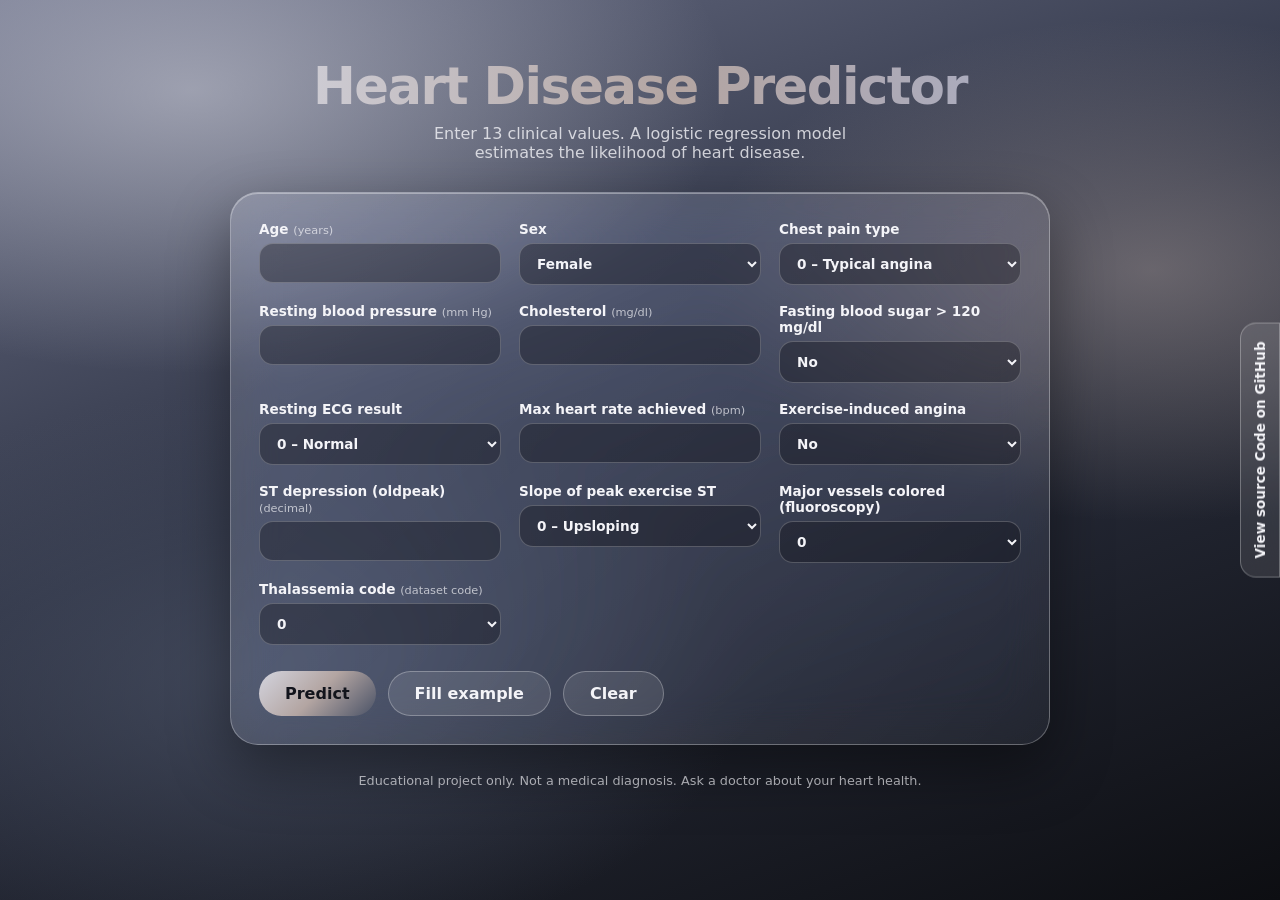
==== commit 7034f33d: "Update GitHub link in index.html" ====
--- a/index.html
+++ b/index.html
@@ -13,7 +13,7 @@
 
 <body>
 
-  <a class="gh" href="https://github.com/YOUR-USERNAME/YOUR-REPO" target="_blank" rel="noopener">View source on
+  <a class="gh" href="https://github.com/theTerminatorrr/Heart-Disease-Detection" target="_blank" rel="noopener">View source Code on
     GitHub</a>
 
   <main>
--- a/style.css
+++ b/style.css
@@ -1,592 +1,298 @@
 :root {
-  --bg:           #0D0F14;
-  --bg2:          #13161E;
-  --bg3:          #1A1E2A;
-  --card:         #161A24;
-  --card-border:  rgba(255,255,255,0.07);
-  --accent:       #E05C5C;
-  --accent2:      #C03838;
-  --accent-glow:  rgba(224,92,92,0.22);
-  --green:        #3DBA7E;
-  --green-glow:   rgba(61,186,126,0.22);
-  --text:         #F0EDE8;
-  --text2:        #9BA0AD;
-  --text3:        #5A5F6E;
-  --border:       rgba(255,255,255,0.06);
-  --radius:       16px;
-  --radius-sm:    10px;
-}
-
-*, *::before, *::after { box-sizing: border-box; margin: 0; padding: 0; }
-html { scroll-behavior: smooth; }
+  --silver: #d3d4de;
+  --lavender: #a9adc4;
+  --taupe: #b3a5a2;
+  --slate: #4a5266;
+  --navy: #232938;
+  --ink: #f4f4f8;
+  --glass: rgba(255, 255, 255, .10);
+  --edge: rgba(255, 255, 255, .28);
+}
+
+* {
+  box-sizing: border-box
+}
+
+html {
+  min-height: 100%;
+  background:
+    radial-gradient(60% 45% at 15% 10%, rgba(211, 212, 222, .55), transparent 70%),
+    radial-gradient(50% 40% at 90% 30%, rgba(179, 165, 162, .45), transparent 70%),
+    radial-gradient(55% 45% at 20% 75%, rgba(74, 82, 102, .70), transparent 70%),
+    linear-gradient(160deg, #6b7088 0%, #2f3445 45%, #0d0e12 100%) fixed
+}
 
 body {
-  background: var(--bg);
-  color: var(--text);
-  font-family: 'Inter', system-ui, sans-serif;
-  font-size: 15px;
-  line-height: 1.6;
+  margin: 0;
+  font-family: 'Manrope', system-ui, sans-serif;
+  color: var(--ink);
   min-height: 100vh;
-  overflow-x: hidden;
-}
-
-/* ── Canvas ─────────────────────────────────── */
-#neuralCanvas {
+  overflow-x: hidden
+}
+
+main {
+  max-width: 860px;
+  margin: 0 auto;
+  padding: 56px 20px 64px
+}
+
+header {
+  text-align: center;
+  margin-bottom: 30px
+}
+
+h1 {
+  font-size: clamp(2rem, 5vw, 3.2rem);
+  font-weight: 800;
+  letter-spacing: -.03em;
+  margin: 0 0 8px;
+  background: linear-gradient(90deg, var(--silver), var(--taupe) 55%, var(--lavender));
+  -webkit-background-clip: text;
+  background-clip: text;
+  color: transparent
+}
+
+header p {
+  margin: 0 auto;
+  max-width: 48ch;
+  opacity: .8
+}
+
+.glass {
+  background: linear-gradient(135deg, rgba(255, 255, 255, .16), rgba(255, 255, 255, .05));
+  backdrop-filter: blur(24px) saturate(150%);
+  -webkit-backdrop-filter: blur(24px) saturate(150%);
+  border: 1px solid var(--edge);
+  border-radius: 28px;
+  padding: 28px;
+  box-shadow: 0 24px 60px rgba(0, 0, 0, .4), inset 0 1px 0 rgba(255, 255, 255, .35)
+}
+
+.grid {
+  display: grid;
+  grid-template-columns: repeat(auto-fit, minmax(220px, 1fr));
+  gap: 18px
+}
+
+label {
+  display: flex;
+  flex-direction: column;
+  gap: 6px;
+  font-size: .85rem;
+  font-weight: 600
+}
+
+label small {
+  font-weight: 300;
+  opacity: .7
+}
+
+input,
+select {
+  font: inherit;
+  color: var(--ink);
+  background: rgba(13, 14, 18, .35);
+  border: 1px solid rgba(255, 255, 255, .22);
+  border-radius: 14px;
+  padding: 11px 13px;
+  outline: none
+}
+
+select option {
+  color: #111
+}
+
+input:focus-visible,
+select:focus-visible,
+.btn:focus-visible,
+.gh:focus-visible {
+  outline: 2px solid var(--silver);
+  outline-offset: 2px
+}
+
+input.bad {
+  border-color: #ff9a9a
+}
+
+.actions {
+  display: flex;
+  flex-wrap: wrap;
+  gap: 12px;
+  margin-top: 26px
+}
+
+.btn {
+  font: inherit;
+  font-weight: 600;
+  color: var(--ink);
+  background: rgba(255, 255, 255, .10);
+  border: 1px solid var(--edge);
+  border-radius: 999px;
+  padding: 12px 26px;
+  cursor: pointer;
+  transition: background .2s
+}
+
+.btn:hover {
+  background: rgba(255, 255, 255, .22)
+}
+
+.btn.primary {
+  background: linear-gradient(135deg, var(--silver), var(--taupe) 50%, var(--slate));
+  color: #12141c;
+  border: 0
+}
+
+#result {
+  text-align: center
+}
+
+#verdict {
+  margin: 0 0 16px;
+  font-size: 1.6rem;
+  font-weight: 800
+}
+
+.bar {
+  height: 12px;
+  border-radius: 99px;
+  background: rgba(0, 0, 0, .4);
+  overflow: hidden
+}
+
+#barfill {
+  display: block;
+  height: 100%;
+  width: 0;
+  border-radius: 99px;
+  background: linear-gradient(90deg, var(--silver), var(--taupe), var(--lavender));
+  transition: width .6s
+}
+
+#prob {
+  margin: 12px 0 0;
+  opacity: .85
+}
+
+.note {
+  text-align: center;
+  font-size: .8rem;
+  margin-top: 28px;
+  opacity: .65
+}
+
+.gh {
+  position: fixed;
+  right: 0;
+  top: 50%;
+  transform: translateY(-50%) rotate(180deg);
+  writing-mode: vertical-rl;
+  z-index: 5;
+  color: var(--ink);
+  text-decoration: none;
+  font-weight: 600;
+  font-size: .85rem;
+  padding: 18px 11px;
+  background: var(--glass);
+  backdrop-filter: blur(16px);
+  -webkit-backdrop-filter: blur(16px);
+  border: 1px solid var(--edge);
+  border-radius: 0 16px 16px 0
+}
+
+.gh:hover {
+  background: rgba(255, 255, 255, .25)
+}
+
+@media (max-width:560px) {
+  .glass {
+    padding: 20px;
+    border-radius: 22px
+  }
+}
+
+@media (prefers-reduced-motion:reduce) {
+  #barfill {
+    transition: none
+  }
+}
+
+/* Floating result window */
+#overlay {
   position: fixed;
   inset: 0;
-  width: 100%;
-  height: 100%;
-  z-index: 0;
-  pointer-events: none;
-}
-
-/* ── Page ────────────────────────────────────── */
-.page-wrapper {
+  z-index: 20;
+  display: grid;
+  place-items: center;
+  padding: 20px;
+  background: rgba(8, 9, 13, .55);
+  backdrop-filter: blur(8px);
+  -webkit-backdrop-filter: blur(8px);
+  animation: fade .25s ease
+}
+
+#overlay[hidden] {
+  display: none
+}
+
+#result {
   position: relative;
-  z-index: 1;
-  max-width: 800px;
-  margin: 0 auto;
-  padding: 0 24px 80px;
-}
-
-/* ── Header ─────────────────────────────────── */
-.site-header {
-  display: flex;
-  align-items: center;
-  justify-content: space-between;
-  padding: 32px 0 0;
-}
-
-.logo {
-  display: flex;
-  align-items: center;
-  gap: 10px;
-  font-family: 'DM Serif Display', Georgia, serif;
-  font-size: 22px;
-  color: var(--text);
-  letter-spacing: -0.3px;
-}
-
-.header-tag {
-  font-size: 11px;
-  font-weight: 500;
-  color: var(--text3);
-  background: var(--bg3);
-  border: 1px solid var(--card-border);
-  padding: 4px 12px;
-  border-radius: 20px;
-  letter-spacing: 0.4px;
-}
-
-/* ── Hero ────────────────────────────────────── */
-.hero { padding: 60px 0 44px; }
-
-.eyebrow {
-  font-size: 11px;
-  font-weight: 600;
-  letter-spacing: 2px;
-  text-transform: uppercase;
-  color: var(--accent);
-  margin-bottom: 16px;
-}
-
-.hero-title {
-  font-family: 'DM Serif Display', Georgia, serif;
-  font-size: clamp(36px, 6vw, 56px);
-  font-weight: 400;
-  line-height: 1.1;
-  letter-spacing: -1.5px;
-  margin-bottom: 20px;
-  color: var(--text);
-}
-
-.hero-title em {
-  font-style: italic;
-  color: var(--accent);
-}
-
-.hero-sub {
-  font-size: 15px;
-  color: var(--text2);
-  max-width: 500px;
-  line-height: 1.75;
-}
-
-/* ── Form Card ───────────────────────────────── */
-.form-card {
-  background: var(--card);
-  border: 1px solid var(--card-border);
-  border-radius: var(--radius);
-  padding: 40px 40px 36px;
-  box-shadow: 0 24px 80px rgba(0,0,0,0.5);
-  position: relative;
-  overflow: hidden;
-}
-
-.form-card::before {
-  content: '';
+  width: min(520px, 100%);
+  margin: 0;
+  padding: 40px 32px 32px;
+  animation: pop .3s ease
+}
+
+.close {
   position: absolute;
-  top: 0; left: 0; right: 0;
-  height: 2px;
-  background: linear-gradient(90deg, transparent, var(--accent), transparent);
-}
-
-.form-section-label {
-  font-size: 11px;
-  font-weight: 600;
-  letter-spacing: 1.5px;
-  text-transform: uppercase;
-  color: var(--text3);
-  margin-bottom: 28px;
-  padding-bottom: 14px;
-  border-bottom: 1px solid var(--border);
-}
-
-/* ── Form Grid ───────────────────────────────── */
-.form-grid {
-  display: grid;
-  grid-template-columns: 1fr 1fr;
-  gap: 24px 32px;
-  margin-bottom: 36px;
-}
-
-.full-span { grid-column: 1 / -1; }
-
-/* ── Fields ──────────────────────────────────── */
-.field-group { display: flex; flex-direction: column; gap: 7px; }
-
-.field-group label {
-  font-size: 11.5px;
-  font-weight: 600;
-  color: var(--text2);
-  letter-spacing: 0.5px;
-  text-transform: uppercase;
-}
-
-.unit {
-  font-weight: 400;
-  color: var(--text3);
-  text-transform: none;
-  letter-spacing: 0;
-  font-size: 10px;
-}
-
-.field-group input,
-.field-group select {
-  width: 100%;
-  height: 46px;
-  padding: 0 14px;
-  border: 1px solid rgba(255,255,255,0.08);
-  border-radius: var(--radius-sm);
-  background: var(--bg2);
-  color: var(--text);
-  font-family: 'Inter', sans-serif;
-  font-size: 14px;
-  outline: none;
-  transition: border-color 0.2s, box-shadow 0.2s;
-  -webkit-appearance: none;
-  appearance: none;
-}
-
-.field-group select {
-  background-image: url("data:image/svg+xml,%3Csvg xmlns='http://www.w3.org/2000/svg' width='12' height='7' viewBox='0 0 12 7'%3E%3Cpath d='M1 1l5 4.5L11 1' stroke='%235A5F6E' stroke-width='1.5' fill='none' stroke-linecap='round'/%3E%3C/svg%3E");
-  background-repeat: no-repeat;
-  background-position: right 14px center;
-  padding-right: 36px;
-  cursor: pointer;
-}
-
-.field-group input:focus,
-.field-group select:focus {
-  border-color: var(--accent);
-  box-shadow: 0 0 0 3px var(--accent-glow);
-  background: var(--bg3);
-}
-
-.field-group input::placeholder { color: var(--text3); }
-
-.field-group input.invalid,
-.field-group select.invalid {
-  border-color: var(--accent);
-  box-shadow: 0 0 0 3px var(--accent-glow);
-  animation: fieldShake 0.3s ease;
-}
-
-@keyframes fieldShake {
-  0%,100%{ transform: translateX(0); }
-  25%{ transform: translateX(-4px); }
-  75%{ transform: translateX(4px); }
-}
-
-/* ── Actions ─────────────────────────────────── */
-.actions { display: flex; align-items: center; gap: 14px; }
-
-.btn-predict {
-  position: relative;
-  display: flex;
-  align-items: center;
-  gap: 10px;
-  background: var(--accent);
-  color: #fff;
-  border: none;
-  border-radius: var(--radius-sm);
-  padding: 14px 32px;
-  font-family: 'Inter', sans-serif;
-  font-size: 14px;
-  font-weight: 600;
-  letter-spacing: 0.3px;
-  cursor: pointer;
-  overflow: hidden;
-  transition: background 0.2s, transform 0.15s, box-shadow 0.2s;
-  box-shadow: 0 4px 24px rgba(224,92,92,0.35);
-}
-
-.btn-predict:hover {
-  background: var(--accent2);
-  transform: translateY(-2px);
-  box-shadow: 0 8px 32px rgba(224,92,92,0.45);
-}
-
-.btn-predict:active { transform: translateY(0); }
-
-.btn-pulse {
-  position: absolute;
-  inset: 0;
-  background: rgba(255,255,255,0.12);
-  transform: scaleX(0);
-  transform-origin: left;
-  border-radius: inherit;
-  transition: transform 0.6s ease;
-  pointer-events: none;
-}
-
-.btn-predict.loading .btn-pulse {
-  transform: scaleX(1);
-  background: rgba(255,255,255,0.08);
-}
-
-.btn-predict.loading { pointer-events: none; }
-
-.btn-reset {
-  background: transparent;
-  border: 1px solid rgba(255,255,255,0.1);
-  border-radius: var(--radius-sm);
-  padding: 13px 20px;
-  font-family: 'Inter', sans-serif;
-  font-size: 13px;
-  color: var(--text2);
-  cursor: pointer;
-  transition: border-color 0.2s, color 0.2s;
-}
-
-.btn-reset:hover {
-  border-color: rgba(255,255,255,0.2);
-  color: var(--text);
-}
-
-/* ── Spinner ─────────────────────────────────── */
-.spinner {
-  display: inline-block;
-  width: 14px; height: 14px;
-  border: 2px solid rgba(255,255,255,0.3);
-  border-top-color: #fff;
+  top: 12px;
+  right: 14px;
+  width: 36px;
+  height: 36px;
   border-radius: 50%;
-  animation: spin 0.7s linear infinite;
-  flex-shrink: 0;
-}
-@keyframes spin { to { transform: rotate(360deg); } }
-
-/* ── Footer ──────────────────────────────────── */
-.site-footer {
-  margin-top: 48px;
-  padding-top: 24px;
-  border-top: 1px solid var(--border);
-  text-align: center;
-  font-size: 12px;
-  color: var(--text3);
-}
-
-/* ════════════════════════════════════════════
-   RESULT OVERLAY
-════════════════════════════════════════════ */
-.result-overlay {
-  position: fixed;
-  inset: 0;
-  z-index: 1000;
-  display: flex;
-  align-items: center;
-  justify-content: center;
-  padding: 20px;
-  background: rgba(0,0,0,0);
-  backdrop-filter: blur(0px);
-  pointer-events: none;
-  transition: background 0.4s ease, backdrop-filter 0.4s ease;
-}
-
-.result-overlay.open {
-  background: rgba(0,0,0,0.75);
-  backdrop-filter: blur(12px);
-  pointer-events: all;
-}
-
-.result-modal {
-  position: relative;
-  width: 100%;
-  max-width: 600px;
-  max-height: 75vh;        /* ADD THIS */
-  overflow-y: auto;        /* ADD THIS */
-  background: var(--card);
-  border-radius: 24px;
-  border: 1px solid var(--card-border);
-  overflow: hidden;
-  padding: 36px 40px 32px; /* CHANGE from 52px 48px 44px */
-  text-align: center;
-  transform: scale(0.88) translateY(20px);
-  opacity: 0;
-  transition: transform 0.45s cubic-bezier(0.22, 1, 0.36, 1),
-              opacity 0.4s ease;
-  box-shadow: 0 40px 120px rgba(0,0,0,0.7);
-}
-
-.result-overlay.open .result-modal {
-  transform: scale(1) translateY(0);
-  opacity: 1;
-}
-
-/* Background radial glow inside modal */
-.result-bg-anim {
-  position: absolute;
-  inset: 0;
-  opacity: 0;
-  border-radius: 24px;
-  transition: opacity 0.6s ease 0.2s;
-  pointer-events: none;
-}
-
-.result-bg-anim.risk {
-  background: radial-gradient(ellipse 70% 50% at 50% 0%, rgba(224,92,92,0.18) 0%, transparent 70%);
-  opacity: 1;
-}
-
-.result-bg-anim.healthy {
-  background: radial-gradient(ellipse 70% 50% at 50% 0%, rgba(61,186,126,0.18) 0%, transparent 70%);
-  opacity: 1;
-}
-
-/* ── Close button ────────────────────────────── */
-.modal-close {
-  position: absolute;
-  top: 18px; right: 20px;
-  background: rgba(255,255,255,0.07);
-  border: none;
-  border-radius: 50%;
-  width: 34px; height: 34px;
-  color: var(--text2);
-  font-size: 14px;
-  cursor: pointer;
-  transition: background 0.2s, color 0.2s;
-  display: flex; align-items: center; justify-content: center;
-}
-.modal-close:hover { background: rgba(255,255,255,0.13); color: var(--text); }
-
-/* ── Heart icon ──────────────────────────────── */
-.result-icon-wrap {
-  position: relative;
-  width: 110px; height: 110px;
-  margin: 0 auto 28px;
-  display: flex; align-items: center; justify-content: center;
-}
-
-.icon-ring {
-  position: absolute;
-  border-radius: 50%;
-  border: 1.5px solid;
-  animation: ringPulse 2s ease-out infinite;
-}
-
-.ring1 { width: 110px; height: 110px; animation-delay: 0s; }
-.ring2 { width: 90px;  height: 90px;  animation-delay: 0.25s; }
-.ring3 { width: 70px;  height: 70px;  animation-delay: 0.5s; }
-
-@keyframes ringPulse {
-  0%   { opacity: 0.7; transform: scale(1); }
-  100% { opacity: 0;   transform: scale(1.35); }
-}
-
-.icon-ring.risk  { border-color: var(--accent); }
-.icon-ring.healthy { border-color: var(--green); }
-
-.heart-icon {
-  width: 56px; height: 56px;
-  position: relative; z-index: 1;
-  animation: heartBeat 1.6s ease-in-out infinite;
-}
-
-@keyframes heartBeat {
-  0%,100%{ transform: scale(1); }
-  14%    { transform: scale(1.18); }
-  28%    { transform: scale(1); }
-  42%    { transform: scale(1.12); }
-  56%    { transform: scale(1); }
-}
-
-#heartPath.risk    { fill: var(--accent); }
-#heartPath.healthy { fill: var(--green); }
-
-/* ── ECG line draw animation ─────────────────── */
-#ecgLine {
-  stroke-dasharray: 120;
-  stroke-dashoffset: 120;
-  transition: stroke-dashoffset 1.2s ease 0.5s;
-}
-
-.result-overlay.open #ecgLine { stroke-dashoffset: 0; }
-
-/* ── Result text ─────────────────────────────── */
-.result-label {
-  font-size: 10px;
-  font-weight: 700;
-  letter-spacing: 3px;
-  text-transform: uppercase;
-  color: var(--text3);
-  margin-bottom: 10px;
-  opacity: 0;
-  transform: translateY(8px);
-  transition: opacity 0.4s ease 0.3s, transform 0.4s ease 0.3s;
-}
-
-.result-title {
-  font-family: 'DM Serif Display', Georgia, serif;
-  font-size: clamp(26px, 5vw, 38px);
-  font-weight: 400;
-  line-height: 1.15;
-  margin-bottom: 14px;
-  opacity: 0;
-  transform: translateY(10px);
-  transition: opacity 0.4s ease 0.4s, transform 0.4s ease 0.4s;
-}
-
-.result-title.risk    { color: var(--accent); }
-.result-title.healthy { color: var(--green); }
-
-.result-desc {
-  font-size: 14.5px;
-  color: var(--text2);
-  line-height: 1.7;
-  max-width: 430px;
-  margin: 0 auto 28px;
-  opacity: 0;
-  transform: translateY(10px);
-  transition: opacity 0.4s ease 0.5s, transform 0.4s ease 0.5s;
-}
-
-.result-overlay.open .result-label,
-.result-overlay.open .result-title,
-.result-overlay.open .result-desc { opacity: 1; transform: translateY(0); }
-
-/* ── Probability bar ─────────────────────────── */
-.prob-bar-wrap {
-  margin: 0 auto 28px;
-  max-width: 400px;
-  opacity: 0;
-  transition: opacity 0.4s ease 0.6s;
-}
-
-.result-overlay.open .prob-bar-wrap { opacity: 1; }
-
-.prob-bar-track {
-  height: 8px;
-  background: rgba(255,255,255,0.07);
-  border-radius: 8px;
-  overflow: hidden;
-  margin-bottom: 8px;
-}
-
-.prob-bar-fill {
-  height: 100%;
-  border-radius: 8px;
-  width: 0%;
-  transition: width 1s cubic-bezier(0.22, 1, 0.36, 1) 0.7s;
-}
-
-.prob-bar-fill.risk    { background: linear-gradient(90deg, #c03838, #e05c5c); }
-.prob-bar-fill.healthy { background: linear-gradient(90deg, #25a066, #3dba7e); }
-
-.prob-bar-labels {
-  display: flex;
-  justify-content: space-between;
-  font-size: 11px;
-  color: var(--text3);
-}
-
-#probText { color: var(--text2); font-weight: 600; }
-
-/* ── Key features ────────────────────────────── */
-.result-features {
-  display: grid;
-  grid-template-columns: repeat(3, 1fr);
-  gap: 10px;
-  margin-bottom: 28px;
-  opacity: 0;
-  transition: opacity 0.4s ease 0.75s;
-}
-
-.result-overlay.open .result-features { opacity: 1; }
-
-.feat-chip {
-  background: var(--bg3);
-  border: 1px solid var(--border);
-  border-radius: 10px;
-  padding: 10px 12px;
-  text-align: left;
-}
-
-.feat-chip .feat-name {
-  font-size: 10px;
-  color: var(--text3);
-  text-transform: uppercase;
-  letter-spacing: 0.5px;
-  margin-bottom: 3px;
-}
-
-.feat-chip .feat-val {
-  font-size: 14px;
-  font-weight: 600;
-  color: var(--text);
-}
-
-/* ── Disclaimer & re-analyse ─────────────────── */
-.result-disclaimer {
-  font-size: 11.5px;
-  color: var(--text3);
-  margin-bottom: 22px;
-  line-height: 1.5;
-}
-
-.btn-reanalyse {
-  background: transparent;
-  border: 1px solid rgba(255,255,255,0.12);
-  border-radius: var(--radius-sm);
-  padding: 11px 24px;
-  color: var(--text2);
-  font-family: 'Inter', sans-serif;
-  font-size: 13px;
-  cursor: pointer;
-  transition: border-color 0.2s, color 0.2s;
-}
-
-.btn-reanalyse:hover { border-color: rgba(255,255,255,0.25); color: var(--text); }
-
-/* ── Responsive ──────────────────────────────── */
-@media (max-width: 600px) {
-  .form-card { padding: 28px 20px 24px; }
-  .form-grid { grid-template-columns: 1fr; gap: 18px; }
-  .full-span { grid-column: 1; }
-  .hero { padding: 40px 0 30px; }
-  .result-modal { padding: 40px 24px 32px; }
-  .result-features { grid-template-columns: 1fr 1fr; }
-}
-
-@media (prefers-reduced-motion: reduce) {
-  *, *::before, *::after { animation: none !important; transition-duration: 0.01ms !important; }
-}
+  border: 1px solid var(--edge);
+  background: rgba(255, 255, 255, .1);
+  color: var(--ink);
+  font-size: 1.4rem;
+  line-height: 1;
+  cursor: pointer
+}
+
+.close:hover {
+  background: rgba(255, 255, 255, .25)
+}
+
+.close:focus-visible {
+  outline: 2px solid var(--ink);
+  outline-offset: 2px
+}
+
+@keyframes fade {
+  from {
+    opacity: 0
+  }
+
+  to {
+    opacity: 1
+  }
+}
+
+@keyframes pop {
+  from {
+    opacity: 0;
+    transform: translateY(16px) scale(.96)
+  }
+
+  to {
+    opacity: 1;
+    transform: none
+  }
+}
+
+@media (prefers-reduced-motion:reduce) {
+
+  #overlay,
+  #result {
+    animation: none
+  }
+}
